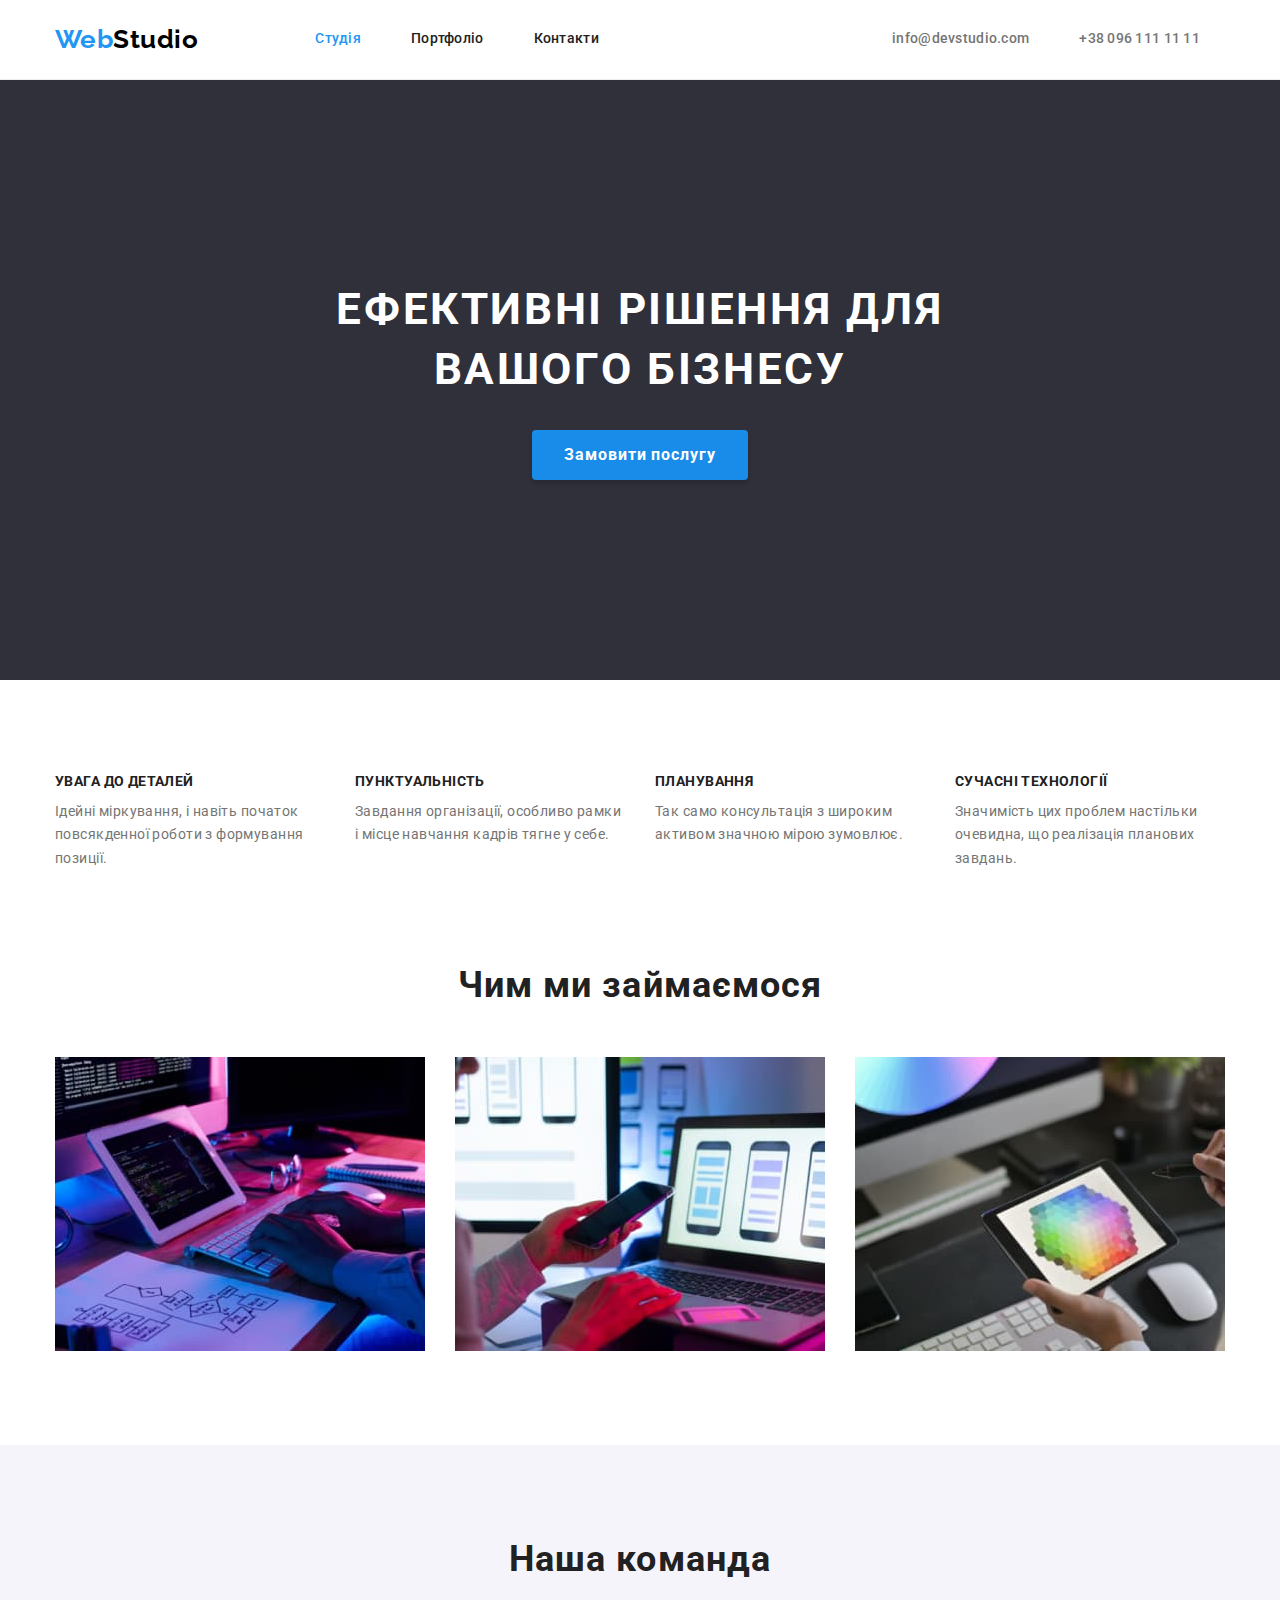
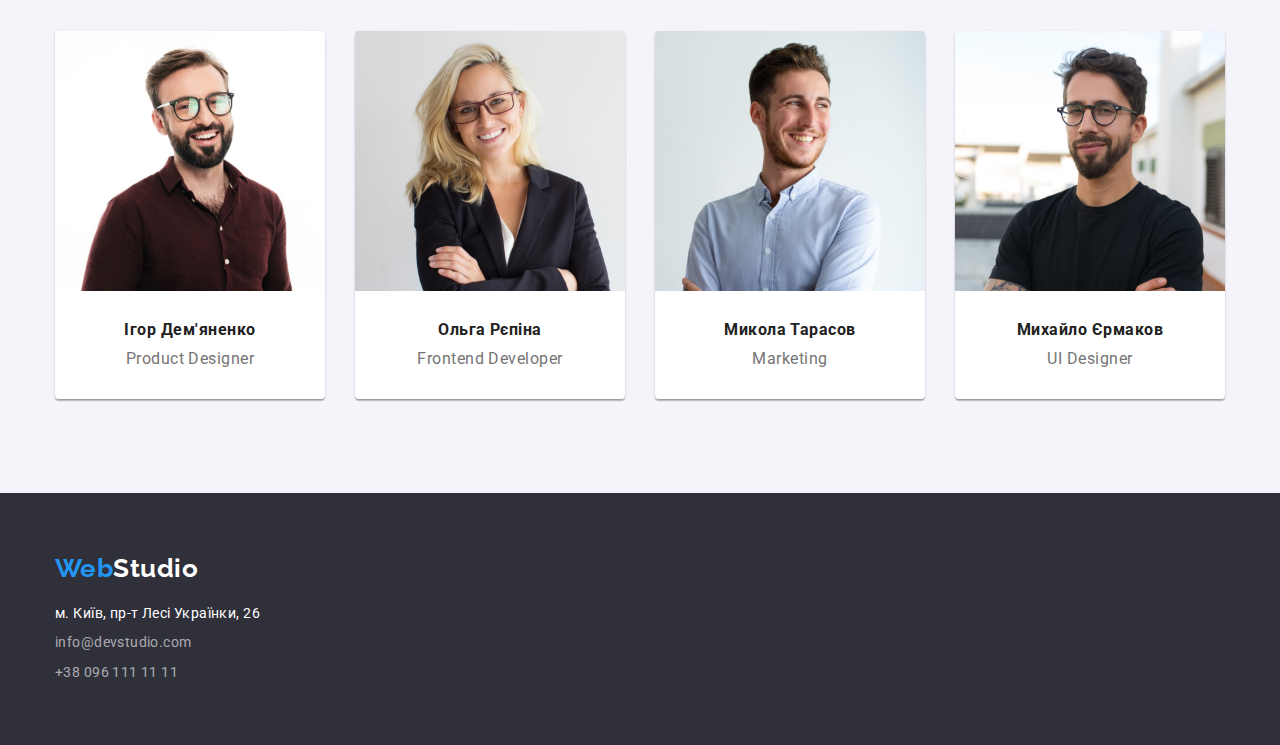
==== index.html @ 18dd55f7 "Initial commit" ====
<!DOCTYPE html>
<html lang="en">
	<head>
		<meta charset="UTF-8" />
		<meta http-equiv="X-UA-Compatible" content="IE=edge" />
		<meta name="viewport" content="width=device-width, initial-scale=1.0" />
		<title>WebStudio</title>
		<link rel="preconnect" href="https://fonts.googleapis.com" />
		<link rel="preconnect" href="https://fonts.gstatic.com" crossorigin />
		<link
			href="https://fonts.googleapis.com/css2?family=Raleway:wght@700&family=Roboto:wght@400;500;700;900&display=swap"
			rel="stylesheet"
		/>
		<link
			rel="stylesheet"
			href="https://cdnjs.cloudflare.com/ajax/libs/modern-normalize/1.1.0/modern-normalize.min.css"
			integrity="sha512-wpPYUAdjBVSE4KJnH1VR1HeZfpl1ub8YT/NKx4PuQ5NmX2tKuGu6U/JRp5y+Y8XG2tV+wKQpNHVUX03MfMFn9Q=="
			crossorigin="anonymous"
			referrerpolicy="no-referrer"
		/>
		<link rel="stylesheet" href="./css/styles.css" />
	</head>
	<body>
		<header class="header">
			<!--  Хедер "Лого" + Навигация по сайту + Контактные данные -->
			<div class="container header__box">
				<div class="site-nav">
					<a class="logo" href="./index.html"
						>Web<span class="logo-primary">Studio</span></a
					>
					<ul class="site-nav__list">
						<li class="site-nav__list-item">
							<a
								class="site-nav__list-link site-nav__list-current"
								href="./index.html"
								>Студія</a
							>
						</li>
						<li class="site-nav__list-item">
							<a class="site-nav__list-link" href="./portfolio.html"
								>Портфоліо</a
							>
						</li>
						<li class="site-nav__list-item">
							<a class="site-nav__list-link" href="./">Контакти</a>
						</li>
					</ul>
				</div>
				<ul class="header-contacts">
					<li class="header-contacts__item">
						<a
							class="header-contacts__item-link"
							href="mailto:info@devstudio.com"
							>info@devstudio.com</a
						>
					</li>
					<li class="header-contacts__item">
						<a class="header-contacts__item-link" href="tel:+380961111111"
							>+38 096 111 11 11</a
						>
					</li>
				</ul>
			</div>
		</header>
		<main>
			<!--  Секция Герой + кнопка "Заказать услугу" -->
			<section class="hero section">
				<div class="container hero__box">
					<h1 class="hero-box__title">
						Ефективні рішення для <br />
						вашого бізнесу
					</h1>
					<button type="button" class="hero-box__primary-btn">
						Замовити послугу
					</button>
				</div>
			</section>
			<!--  Секция "Наши преимущества" -->
			<section class="section">
				<h2 class="visually-hidden">Наши преимущества</h2>
				<div class="container features">
					<ul class="features__list">
						<li class="features__list-item">
							<h3 class="feature__list-title">УВАГА ДО ДЕТАЛЕЙ</h3>
							<p class="feature__list-text">
								Ідейні міркування, і навіть початок повсякденної роботи з
								формування позиції.
							</p>
						</li>
						<li class="features__list-item">
							<h3 class="feature__list-title">ПУНКТУАЛЬНІСТЬ</h3>
							<p class="feature__list-text">
								Завдання організації, особливо рамки і місце навчання кадрів
								тягне у себе.
							</p>
						</li>
						<li class="features__list-item">
							<h3 class="feature__list-title">ПЛАНУВАННЯ</h3>
							<p class="feature__list-text">
								Так само консультація з широким активом значною мірою зумовлює.
							</p>
						</li>
						<li class="features__list-item">
							<h3 class="feature__list-title">СУЧАСНІ ТЕХНОЛОГІЇ</h3>
							<p class="feature__list-text">
								Значимість цих проблем настільки очевидна, що реалізація
								планових завдань.
							</p>
						</li>
					</ul>
				</div>
			</section>

			<!--  What to we do? Section -->
			<section class="section">
				<div class="desc-box container">
					<h2 class="subject">Чим ми займаємося</h2>
					<ul class="desc-box__list">
						<li class="desc-box__list-item">
							<img src="./images/box1.jpg" alt="programming" />
						</li>
						<li class="desc-box__list-item">
							<img src="./images/box2.jpg" alt="frontend" />
						</li>
						<li class="desc-box__list-item">
							<img src="./images/box3.jpg" alt="design" />
						</li>
					</ul>
				</div>

				<!--  Teammembers Section -->
			</section>
			<section class="section teammembers">
				<div class="author container">
					<h2 class="subject">Наша команда</h2>
					<ul class="author__list">
						<li class="author__list-item">
							<img
								class="userpic"
								src="./images/team1.jpg"
								alt="Member photo 1"
							/>
							<div class="author__list-content">
								<h3 class="author__list-title">Ігор Дем'яненко</h3>
								<p class="author__list-text">Product Designer</p>
							</div>
						</li>
						<li class="author__list-item">
							<img
								class="userpic"
								src="./images/team2.jpg"
								alt="Member photo 2"
							/>
							<div class="author__list-content">
								<h3 class="author__list-title">Ольга Рєпіна</h3>
								<p class="author__list-text">Frontend Developer</p>
							</div>
						</li>
						<li class="author__list-item">
							<img
								class="userpic"
								src="./images/team3.jpg"
								alt="Member photo 3"
							/>
							<div class="author__list-content">
								<h3 class="author__list-title">Микола Тарасов</h3>
								<p class="author__list-text">Marketing</p>
							</div>
						</li>
						<li class="author__list-item">
							<img
								class="userpic"
								src="./images/team4.jpg"
								alt="Member photo 4"
							/>
							<div class="author__list-content">
								<h3 class="author__list-title">Михайло Єрмаков</h3>
								<p class="author__list-text">UI Designer</p>
							</div>
						</li>
					</ul>
				</div>
			</section>
		</main>

		<!--  Footer Section -->
		<footer class="footer">
			<div class="fotlower-box container">
				<div class="footer-box__sidebar">
					<a class="logo__footer" href="./index.html"
						>Web<span class="logo__secondary">Studio</span></a
					>

					<address class="footer-address">
						<ul class="footer-address__list">
							<li class="footer-address__list-item">
								<a
									class="footer-address__list-link primary-color"
									href="https://www.google.ru/search?hl=ru&q=%D0%BC.+%D0%9A%D0%B8%D1%97%D0%B2%2C+%D0%BF%D1%80-%D1%82+%D0%9B%D0%B5%D1%81%D1%96+%D0%A3%D0%BA%D1%80%D0%B0%D1%97%D0%BD%D0%BA%D0%B8%2C+26#м"
								>
									м. Київ, пр-т Лесі Українки, 26</a
								>
							</li>
							<li class="footer-address__list-item">
								<a
									class="footer-address__list-link"
									href="mailto:info@devstudio.com"
								>
									info@devstudio.com</a
								>
							</li>
							<li class="footer-address__list-item">
								<a class="footer-address__list-link" href="tel:+380961111111">
									+38 096 111 11 11</a
								>
							</li>
						</ul>
					</address>
				</div>
			</div>
		</footer>
	</body>
</html>
---- css/styles.css ----
* {
  margin: 0;
  box-sizing: border-box;
  padding: 0;
}

/**
  |============================
  |  BG colors + Colors
  |============================
*/

:root {
  --primarytext-color: #212121;
  --secondarytext-color: #757575;
  --logo-color: #2196f3;
  --background-color: #f5f5f500;
  --headerbackground-color: #ffffff;
  --footerbackground-color: #2f303a;
  --headersecondlogopart-color: #000000;
  --borderheadertransparent-color: #ececec;
  --portfoliobg-color: #eeeeee;
  --thethirdbgcolor: #f5f4fa;
  --primary-btncolor: #188CE8;
}

/**
  |============================
  |  Hide me
  |============================
*/

.visually-hidden {
  position: absolute;
  width: 1px;
  height: 1px;
  margin: -1px;
  border: 0;
  padding: 0;

  white-space: nowrap;
  clip-path: inset(100%);
  clip: rect(0 0 0 0);
  overflow: hidden;
}



/**
  |============================
  |  Body settings
  |============================
*/

body {
  color: var(--primarytext-color);
  font-family: Roboto, sans-serif;
  letter-spacing: 0.03em;
  padding-top: 80px;
}

/**
  |============================
  |  Reset settings
  |============================
*/

img {
  display: block;
  max-width: 100%;
  height: auto;
}

h1,
h2,
h3,
h4,
h5,
h6,
ul,
ol {
  padding: 0;
  margin: 0;
}

a {
  margin: 0;
  padding: 0;
}

p {
  padding: 0;
  margin: 0;
}

/**
  |============================
  |  Section + Container settings
  |============================
*/

.section {
  padding-bottom: 94px;
}

.container {
  margin-left: auto;
  margin-right: auto;
  max-width: 1200px;
  width: 100%;
  padding-right: 15px;
  padding-left: 15px;
}

/**
  |============================
  |  Header Section
  |============================
*/

.logo {
  font-family: 'Raleway';
  font-weight: 700;
  font-size: 26px;
  line-height: 1.19;
  color: var(--logo-color);
  text-decoration: none;
}

.header {
  height: 80px;
  padding: 16px 0;
  border-bottom: 1px solid var(--borderheadertransparent-color);
  /*  Moving Part */
  position: fixed;
  top: 0;
  left: 0;
  right: 0;
  background-color: var(--headerbackground-color);
  z-index: 10;
}

.header__portfolio {
  height: 80px;
  padding: 16px 0;
  border-bottom: 1px solid var(--borderheadertransparent-color);

}

.logo-primary {
  color: var(--headersecondlogopart-color);
}

.site-nav {
  display: flex;
  align-items: center;
  gap: 0 92px;
}

.site-nav__list {
  list-style: none;
  display: flex;
}

.site-nav__list-link {
  display: block;
  padding: 15px 25px;
  font-family: 'Roboto';
  font-weight: 500;
  font-size: 14px;
  line-height: 1.14;
  letter-spacing: 0.02em;
  text-decoration: none;
  cursor: pointer;
  transition: all 0.2s ease;
  color: var(--primarytext-color);
}

.site-nav__list-current {
  color: var(--logo-color);
}

.site-nav__list-link:hover,
.site-nav__list-link:focus {
  color: var(--logo-color);
}

.header-contacts {
  list-style: none;
  display: flex;
}

.header__box {
  display: flex;
  justify-content: space-between;
  align-items: center;
}

.header-contacts__item-link {
  display: block;
  padding: 15px 25px;
  font-family: 'Roboto';
  text-decoration: none;
  font-weight: 500;
  font-size: 14px;
  line-height: 1.14;
  letter-spacing: 0.02em;
  cursor: pointer;
  transition: all 0.2s ease;
  color: var(--secondarytext-color);
}

.header-contacts__item-link:hover,
.header-contacts__item-link:focus {
  color: var(--logo-color);
}

/**
   |============================
   |  Hero Section
   |============================
 */

.hero.section {
  background-color: var(--footerbackground-color);
  margin-bottom: 94px;
  padding-bottom: 0;
}


.hero__box {
  background-color: var(--footerbackground-color);
  text-align: center;
  padding-top: 200px;
  padding-bottom: 200px;
  margin: 0 auto;
}

.hero-box__title {
  font-family: 'Roboto';
  font-size: 44px;
  line-height: 1.36;
  letter-spacing: 0.06em;
  text-transform: uppercase;
  color: var(--headerbackground-color);
  margin-bottom: 30px;
}

.hero-box__primary-btn {
  font-family: 'Roboto';
  font-style: normal;
  font-weight: 700;
  font-size: 16px;
  line-height: 1.87;
  padding: 10px 32px;
  margin: auto;
  display: block;
  cursor: pointer;
  letter-spacing: 0.06em;
  color: var(--headerbackground-color);
  background-color: var(--primary-btncolor);
  box-shadow: 0px 4px 4px rgba(0, 0, 0, 0.15);
  border-radius: 4px;
  border: none;
  outline: none;
}


.hero-box__primary-btn:hover,
.hero-box__primary-btn:focus {
  color: var(--headerbackground-color);
  background-color: var(--logo-color);
  cursor: pointer;
  outline: 1px solid var(--headerbackground-color);
  transition: all 0.2s ease;
  /* border-color: 1px solid var(--headerbackground-color); */
}

/**
  |============================
  |  Our benefits section
  |============================
*/

.features {}

.features__list {
  display: flex;
  text-align: center;
  list-style: none;

}

.features__list-item {
  width: 270px;
}

.features__list-item:not(:last-child) {
  margin-right: 30px;
}

.feature__list-title {
  font-family: 'Roboto';
  font-size: 14px;
  line-height: 1.14;
  letter-spacing: 0.03em;
  text-transform: uppercase;
  margin-bottom: 10px;
  text-align: start;
}

.feature__list-text {
  font-family: 'Roboto';
  font-size: 14px;
  line-height: 1.71;
  letter-spacing: 0.03em;
  text-align: start;
  color: var(--secondarytext-color);
}

/**
  |============================
  |  What we are doing?
  |============================
*/

/* .desc-box {} */

.subject {
  font-family: 'Roboto';
  font-size: 36px;
  line-height: 1.16;
  text-align: center;
  letter-spacing: 0.03em;
  margin-bottom: 50px;

}

.desc-box__list {
  display: flex;
  align-items: center;
  list-style: none;
}

.desc-box__list-item:not(:last-child) {
  margin-right: 30px;
}


.desc-box__list-item {}

/**
  |============================
  |  Teammembers 
  |============================
*/

.teammembers {
  background-color: var(--thethirdbgcolor);
  padding-top: 94px;
}

.author {
  /* background-color: var(--thethirdbgcolor); */
  align-items: center;
  text-align: center;
}

.subject {
  /* padding-top: 94px; */
}

.author__list {
  display: flex;
  align-items: center;
  list-style: none;
}

.userpic {
  /* just in case of something on your mind */
}

.author__list-item:not(:last-child) {
  margin-right: 30px;
}

.author__list-item {
  box-shadow: 0px 1px 3px rgba(0, 0, 0, 0.12), 0px 1px 1px rgba(0, 0, 0, 0.14), 0px 2px 1px rgba(0, 0, 0, 0.2);
  border-radius: 4px;
  overflow: hidden;
}

.author__list-content {
  padding-top: 30px;
  padding-bottom: 30px;
  margin: auto;
  background-color: var(--headerbackground-color);
}

.author__list-title {
  font-family: 'Roboto';
  font-size: 16px;
  line-height: 1.18;
  text-align: center;
  letter-spacing: 0.03em;
  margin-bottom: 10px;
}

.author__list-text {
  font-family: 'Roboto';
  font-size: 16px;
  line-height: 1.18;
  letter-spacing: 0.03em;
  text-align: center;
  color: var(--secondarytext-color);

}

/**
  |============================
  |  Footer area
  |============================
*/

.footer {
  background-color: var(--footerbackground-color);
  padding-bottom: 60px;
  padding-top: 60px;
}


.fotlower-box {
  display: flex;
  align-items: center;
}

.footer-box__sidebar {
  display: block;
}

.logo__footer {
  margin-bottom: 20px;
  display: block;
  color: var(--logo-color);
  font-family: "Raleway";
  font-weight: 700;
  font-size: 26px;
  line-height: 1.19;
  text-decoration: none;
}

.logo__secondary {
  color: var(--headerbackground-color);
}

.footer-address {
  /* background-color: var(--footerbackground-color); */
}

.footer-address__list {
  margin: 0;
  padding: 0;
  list-style: none;
  text-decoration: none;

}

/*  FOR PIXEL PERFECT */

.footer-address__list-item {
  margin-top: -2px;
}




.footer-address__list-link {
  text-decoration: none;
  font-style: normal;
  font-size: 14px;
  line-height: 1.71;
  letter-spacing: 0.03em;
  cursor: pointer;
  transition: all 0.2s ease;
  color: rgba(255, 255, 255, 0.6);
}

/* MAKET - 9px */

.footer-address__list-item:not(:last-child) {
  margin-bottom: 8px;
}

.primary-color {
  font-family: 'Roboto';
  font-style: normal;
  font-size: 14px;
  line-height: 1.71;
  letter-spacing: 0.03em;
  color: var(--headerbackground-color);
}

.footer-address__list-link:hover,
.footer-address__list-link:focus {
  color: var(--logo-color);
}

/* .footeraddress__list-link {} */





/**
  |============================
  |  THE
  |============================
*/

/**
  |============================
  |  SECOND
  |============================
*/

/**
  |============================
  |  PAGE
  |============================
*/




.benefits.section {
  padding-top: 94px;
}

.benefits__gallery {
  display: flex;
  flex-direction: column;
  flex-wrap: wrap;
}

.benefits__gallery-list {
  list-style: none;
  display: flex;
  align-items: center;
  justify-content: center;
  margin-bottom: 34px;
}

.secondary-btn {
  font-family: 'Roboto';
  font-style: normal;
  font-weight: 500;
  font-size: 16px;
  line-height: 1.62;
  text-align: center;
  letter-spacing: 0.03em;
  padding: 6px 22px;
  margin: auto;
  display: block;
  cursor: pointer;
  transition: all 0.2s ease;
  color: var(--primarytext-color);
  background-color: var(--thethirdbgcolor);
  border-radius: 4px;
  border: none;
  outline: none;
}

.secondary-btn:hover,
.secondary-btn:focus {
  color: var(--headerbackground-color);
  background-color: var(--logo-color);
  box-shadow: 0px 3px 1px rgba(0, 0, 0, 0.1), 0px 1px 2px rgba(0, 0, 0, 0.08), 0px 2px 2px rgba(0, 0, 0, 0.12);
  border-radius: 4px;
}

.benefits__gallery-item:not(:last-child) {
  margin-right: 8px;

}

/**
  |============================
  |  Gallery
  |============================
*/



.gallery-list {
  display: flex;
  flex-direction: row;
  flex-wrap: wrap;
  list-style: none;
  /* margin-top: 34px; */
  gap: 30px;
}

/* Hiding borders in IMG */

.gallery-list__item-img {
  min-width: 370px;
  position: relative;
  left: -1px;
  top: -1px;
}

.gallery-list__item {
  border: 1px solid var(--portfoliobg-color);
  width: 370px;

}

/* .gallery-list__item:not(:last-child) {} */

.gallery-list__item:not(:nth-child(3n)) {
  /* margin: 0 30px 30px 0; */
}

.gallery-list__item:nth-child(3n) {
  /* margin-bottom: 30px; */
}

.gallery-list__item-content {
  padding: 20px 24px;
  /* border-top: 0; */

}

.gallery-list__item-title {
  font-family: 'Roboto';
  font-weight: 700;
  font-size: 18px;
  line-height: 2;
  letter-spacing: 0.06em;
  color: var(--primarytext-color);
  margin-bottom: 4px;
}

.gallery-list__item-subtitle {
  font-family: 'Roboto';
  font-size: 16px;
  line-height: 1.87;
  letter-spacing: 0.03em;
  color: var(--secondarytext-color);
}
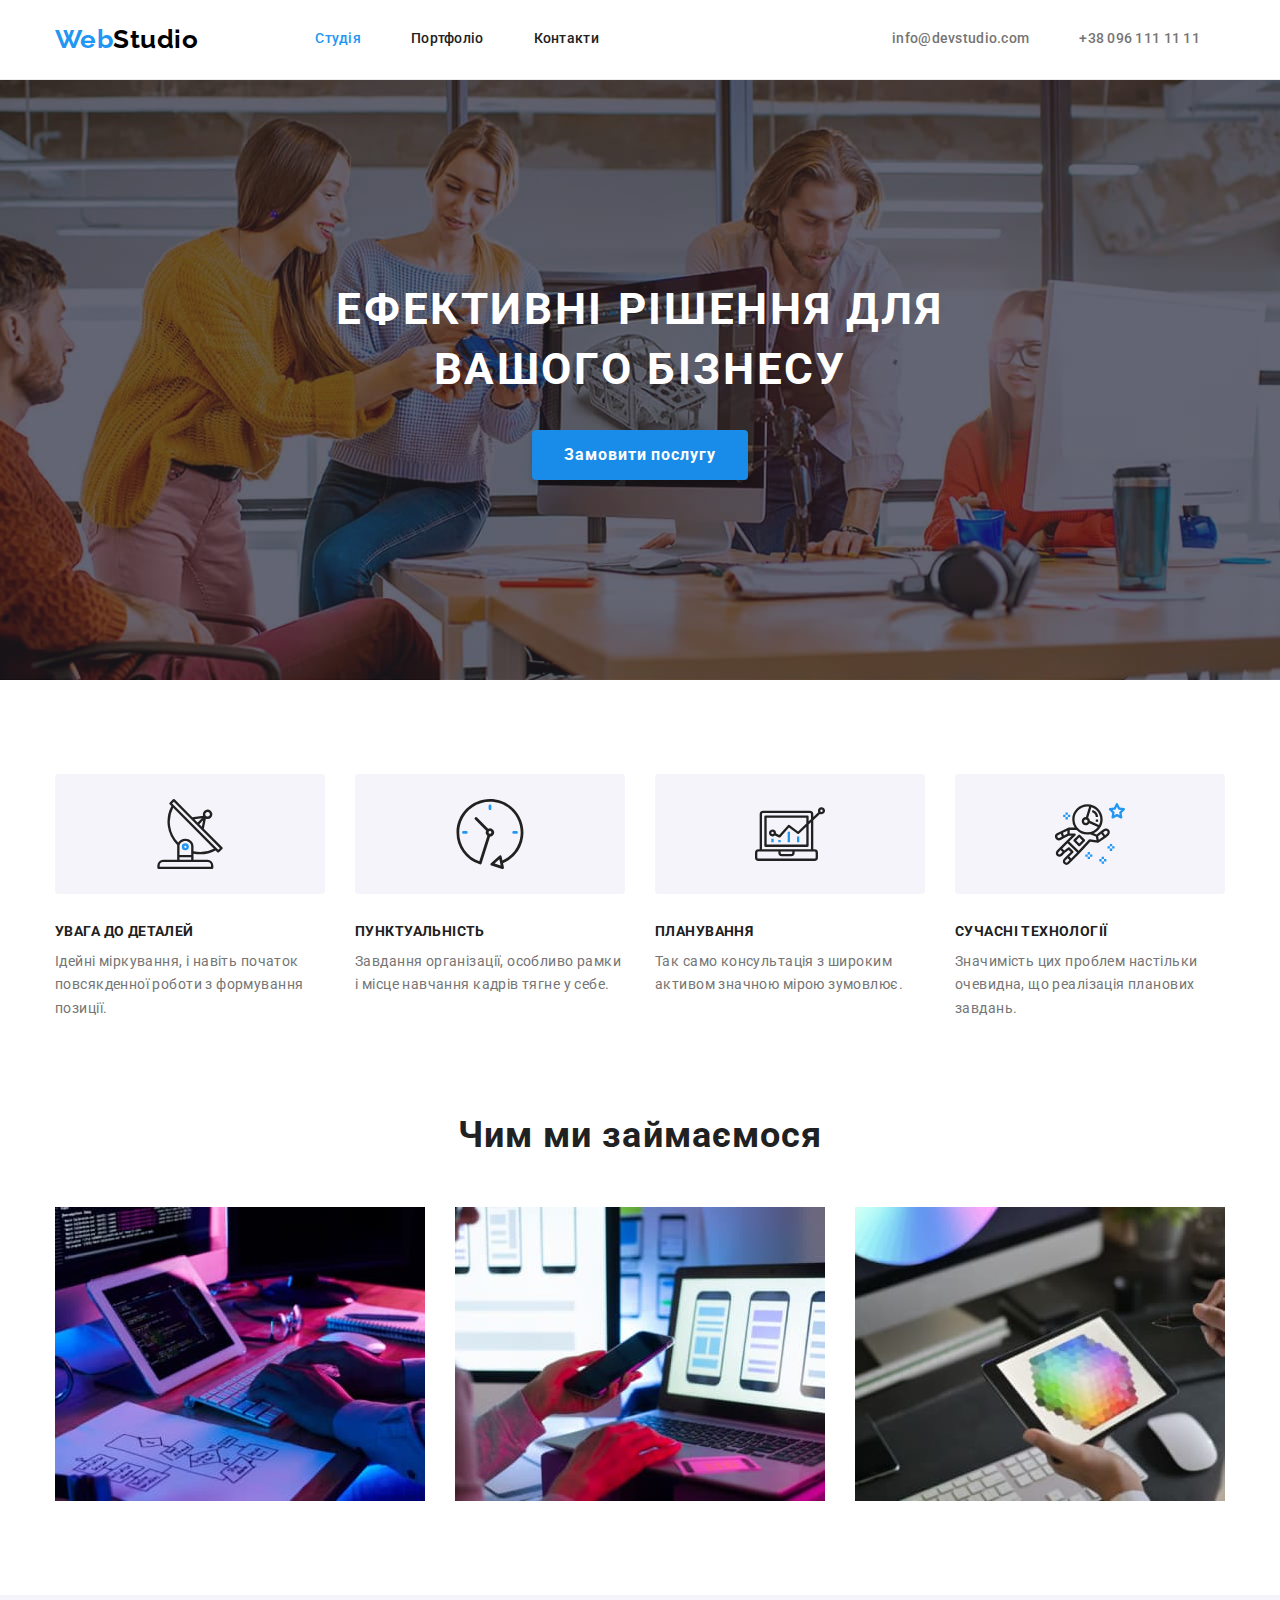
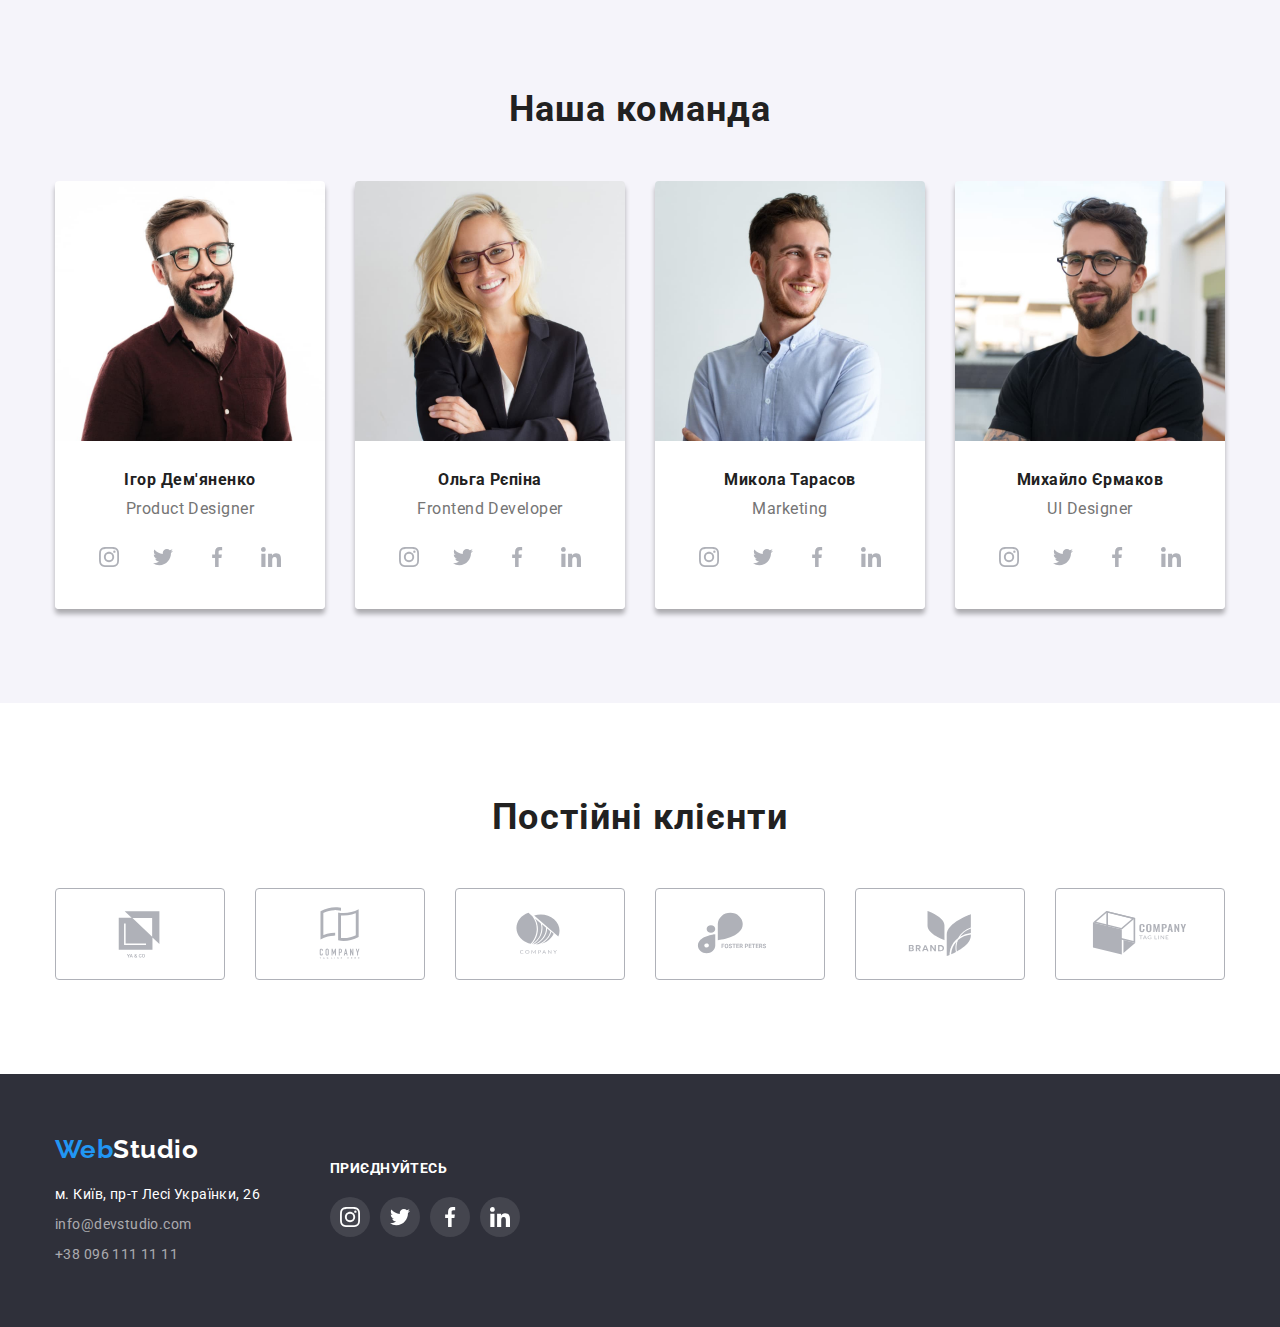
==== commit a34571fe: "Studio page ready up with svg" ====
--- a/index.html
+++ b/index.html
@@ -81,6 +81,16 @@
 				<div class="container features">
 					<ul class="features__list">
 						<li class="features__list-item">
+							<a
+								class="benefits__icon"
+								href="./"
+								target="_blank"
+								rel="noreferrer noopener"
+							>
+								<svg class="benefits__icon-svg" width="70" height="70">
+									<use href="./images/icons/icons.svg#icon-antenna-2"></use>
+								</svg>
+							</a>
 							<h3 class="feature__list-title">УВАГА ДО ДЕТАЛЕЙ</h3>
 							<p class="feature__list-text">
 								Ідейні міркування, і навіть початок повсякденної роботи з
@@ -88,6 +98,16 @@
 							</p>
 						</li>
 						<li class="features__list-item">
+							<a
+								class="benefits__icon"
+								href="./"
+								target="_blank"
+								rel="noreferrer noopener"
+							>
+								<svg class="benefits__icon-svg" width="70" height="70">
+									<use href="./images/icons/icons.svg#icon-clock-2"></use>
+								</svg>
+							</a>
 							<h3 class="feature__list-title">ПУНКТУАЛЬНІСТЬ</h3>
 							<p class="feature__list-text">
 								Завдання організації, особливо рамки і місце навчання кадрів
@@ -95,12 +115,32 @@
 							</p>
 						</li>
 						<li class="features__list-item">
+							<a
+								class="benefits__icon"
+								href="./"
+								target="_blank"
+								rel="noreferrer noopener"
+							>
+								<svg class="benefits__icon-svg" width="70" height="70">
+									<use href="./images/icons/icons.svg#icon-diagram-2"></use>
+								</svg>
+							</a>
 							<h3 class="feature__list-title">ПЛАНУВАННЯ</h3>
 							<p class="feature__list-text">
 								Так само консультація з широким активом значною мірою зумовлює.
 							</p>
 						</li>
 						<li class="features__list-item">
+							<a
+								class="benefits__icon"
+								href="./"
+								target="_blank"
+								rel="noreferrer noopener"
+							>
+								<svg class="benefits__icon-svg" width="70" height="70">
+									<use href="./images/icons/icons.svg#icon-astronaut-2"></use>
+								</svg>
+							</a>
 							<h3 class="feature__list-title">СУЧАСНІ ТЕХНОЛОГІЇ</h3>
 							<p class="feature__list-text">
 								Значимість цих проблем настільки очевидна, що реалізація
@@ -143,6 +183,62 @@
 							<div class="author__list-content">
 								<h3 class="author__list-title">Ігор Дем'яненко</h3>
 								<p class="author__list-text">Product Designer</p>
+								<ul class="socials__list">
+									<li class="socials__list-item">
+										<a
+											class="socials__list-link"
+											href="https://www.instagram.com/"
+											target="_blank"
+											rel="noreferrer noopener"
+										>
+											<svg class="socials__item-icon" width="20" height="20">
+												<use
+													href="./images/icons/icons.svg#icon-instagram"
+												></use>
+											</svg>
+										</a>
+									</li>
+									<li class="socials__list-item">
+										<a
+											class="socials__list-link"
+											href="https://twitter.com/"
+											target="_blank"
+											rel="noreferrer noopener"
+										>
+											<svg class="socials__item-icon" width="20" height="20">
+												<use href="./images/icons/icons.svg#icon-twitter"></use>
+											</svg>
+										</a>
+									</li>
+									<li class="socials__list-item">
+										<a
+											class="socials__list-link"
+											href="https://www.facebook.com/"
+											target="_blank"
+											rel="noreferrer noopener"
+										>
+											<svg class="socials__item-icon" width="20" height="20">
+												<use
+													href="./images/icons/icons.svg#icon-facebook"
+												></use>
+											</svg>
+										</a>
+									</li>
+									<li class="socials__list-item">
+										<a
+											class="socials__list-link"
+											href="https://www.linkedin.com/"
+											target="_blank"
+											rel="noreferrer noopener"
+										>
+											<svg class="socials__item-icon" width="20" height="20">
+												<use
+													href="./images/icons/icons.svg#icon-linkedin"
+												></use>
+											</svg>
+										</a>
+									</li>
+								</ul>
 							</div>
 						</li>
 						<li class="author__list-item">
@@ -154,6 +250,62 @@
 							<div class="author__list-content">
 								<h3 class="author__list-title">Ольга Рєпіна</h3>
 								<p class="author__list-text">Frontend Developer</p>
+								<ul class="socials__list">
+									<li class="socials__list-item">
+										<a
+											class="socials__list-link"
+											href="https://www.instagram.com/"
+											target="_blank"
+											rel="noreferrer noopener"
+										>
+											<svg class="socials__item-icon" width="20" height="20">
+												<use
+													href="./images/icons/icons.svg#icon-instagram"
+												></use>
+											</svg>
+										</a>
+									</li>
+									<li class="socials__list-item">
+										<a
+											class="socials__list-link"
+											href="https://twitter.com/"
+											target="_blank"
+											rel="noreferrer noopener"
+										>
+											<svg class="socials__item-icon" width="20" height="20">
+												<use href="./images/icons/icons.svg#icon-twitter"></use>
+											</svg>
+										</a>
+									</li>
+									<li class="socials__list-item">
+										<a
+											class="socials__list-link"
+											href="https://www.facebook.com/"
+											target="_blank"
+											rel="noreferrer noopener"
+										>
+											<svg class="socials__item-icon" width="20" height="20">
+												<use
+													href="./images/icons/icons.svg#icon-facebook"
+												></use>
+											</svg>
+										</a>
+									</li>
+									<li class="socials__list-item">
+										<a
+											class="socials__list-link"
+											href="https://www.linkedin.com/"
+											target="_blank"
+											rel="noreferrer noopener"
+										>
+											<svg class="socials__item-icon" width="20" height="20">
+												<use
+													href="./images/icons/icons.svg#icon-linkedin"
+												></use>
+											</svg>
+										</a>
+									</li>
+								</ul>
 							</div>
 						</li>
 						<li class="author__list-item">
@@ -165,6 +317,62 @@
 							<div class="author__list-content">
 								<h3 class="author__list-title">Микола Тарасов</h3>
 								<p class="author__list-text">Marketing</p>
+								<ul class="socials__list">
+									<li class="socials__list-item">
+										<a
+											class="socials__list-link"
+											href="https://www.instagram.com/"
+											target="_blank"
+											rel="noreferrer noopener"
+										>
+											<svg class="socials__item-icon" width="20" height="20">
+												<use
+													href="./images/icons/icons.svg#icon-instagram"
+												></use>
+											</svg>
+										</a>
+									</li>
+									<li class="socials__list-item">
+										<a
+											class="socials__list-link"
+											href="https://twitter.com/"
+											target="_blank"
+											rel="noreferrer noopener"
+										>
+											<svg class="socials__item-icon" width="20" height="20">
+												<use href="./images/icons/icons.svg#icon-twitter"></use>
+											</svg>
+										</a>
+									</li>
+									<li class="socials__list-item">
+										<a
+											class="socials__list-link"
+											href="https://www.facebook.com/"
+											target="_blank"
+											rel="noreferrer noopener"
+										>
+											<svg class="socials__item-icon" width="20" height="20">
+												<use
+													href="./images/icons/icons.svg#icon-facebook"
+												></use>
+											</svg>
+										</a>
+									</li>
+									<li class="socials__list-item">
+										<a
+											class="socials__list-link"
+											href="https://www.linkedin.com/"
+											target="_blank"
+											rel="noreferrer noopener"
+										>
+											<svg class="socials__item-icon" width="20" height="20">
+												<use
+													href="./images/icons/icons.svg#icon-linkedin"
+												></use>
+											</svg>
+										</a>
+									</li>
+								</ul>
 							</div>
 						</li>
 						<li class="author__list-item">
@@ -176,7 +384,145 @@
 							<div class="author__list-content">
 								<h3 class="author__list-title">Михайло Єрмаков</h3>
 								<p class="author__list-text">UI Designer</p>
+								<ul class="socials__list">
+									<li class="socials__list-item">
+										<a
+											class="socials__list-link"
+											href="https://www.instagram.com/"
+											target="_blank"
+											rel="noreferrer noopener"
+										>
+											<svg class="socials__item-icon" width="20" height="20">
+												<use
+													href="./images/icons/icons.svg#icon-instagram"
+												></use>
+											</svg>
+										</a>
+									</li>
+									<li class="socials__list-item">
+										<a
+											class="socials__list-link"
+											href="https://twitter.com/"
+											target="_blank"
+											rel="noreferrer noopener"
+										>
+											<svg class="socials__item-icon" width="20" height="20">
+												<use href="./images/icons/icons.svg#icon-twitter"></use>
+											</svg>
+										</a>
+									</li>
+									<li class="socials__list-item">
+										<a
+											class="socials__list-link"
+											href="https://www.facebook.com/"
+											target="_blank"
+											rel="noreferrer noopener"
+										>
+											<svg class="socials__item-icon" width="20" height="20">
+												<use
+													href="./images/icons/icons.svg#icon-facebook"
+												></use>
+											</svg>
+										</a>
+									</li>
+									<li class="socials__list-item">
+										<a
+											class="socials__list-link"
+											href="https://www.linkedin.com/"
+											target="_blank"
+											rel="noreferrer noopener"
+										>
+											<svg class="socials__item-icon" width="20" height="20">
+												<use
+													href="./images/icons/icons.svg#icon-linkedin"
+												></use>
+											</svg>
+										</a>
+									</li>
+								</ul>
 							</div>
+						</li>
+					</ul>
+				</div>
+			</section>
+
+			<!--  Our Clients -->
+
+			<section class="section">
+					<h2 class="subject clients">Постійні клієнти</h2>
+					<div class="container">
+					<ul class="clients__list">
+						<li class="clients__list-item">
+							<a
+								class="clients__list-link"
+								href="./"
+								target="_blank"
+								rel="noreferrer noopener"
+							>
+								<svg class="clients__item-icon" width="106" height="60">
+									<use href="./images/icons/icons.svg#icon-Logo"></use>
+								</svg>
+							</a>
+						</li>
+						<li class="clients__list-item">
+							<a
+								class="clients__list-link"
+								href="./"
+								target="_blank"
+								rel="noreferrer noopener"
+							>
+								<svg class="clients__item-icon" width="106" height="60">
+									<use href="./images/icons/icons.svg#icon-Logo-2"></use>
+								</svg>
+							</a>
+						</li>
+						<li class="clients__list-item">
+							<a
+								class="clients__list-link"
+								href="./"
+								target="_blank"
+								rel="noreferrer noopener"
+							>
+								<svg class="clients__item-icon" width="106" height="60">
+									<use href="./images/icons/icons.svg#icon-Logo-3"></use>
+								</svg>
+							</a>
+						</li>
+						<li class="clients__list-item">
+							<a
+								class="clients__list-link"
+								href="./"
+								target="_blank"
+								rel="noreferrer noopener"
+							>
+								<svg class="clients__item-icon" width="106" height="60">
+									<use href="./images/icons/icons.svg#icon-Logo-4"></use>
+								</svg>
+							</a>
+						</li>
+						<li class="clients__list-item">
+							<a
+								class="clients__list-link"
+								href="./"
+								target="_blank"
+								rel="noreferrer noopener"
+							>
+								<svg class="clients__item-icon" width="106" height="60">
+									<use href="./images/icons/icons.svg#icon-Logo-5"></use>
+								</svg>
+							</a>
+						</li>
+						<li class="clients__list-item">
+							<a
+								class="clients__list-link"
+								href="./"
+								target="_blank"
+								rel="noreferrer noopener"
+							>
+								<svg class="clients__item-icon" width="106" height="60">
+									<use href="./images/icons/icons.svg#icon-Logo-6"></use>
+								</svg>
+							</a>
 						</li>
 					</ul>
 				</div>
@@ -215,7 +561,61 @@
 								>
 							</li>
 						</ul>
+					</div>
 					</address>
+					<div class="footer__socials">
+						<h3 class="footer__uppertitle">приєднуйтесь</h3>
+						<ul class="footer__socials-list">
+							<li class="footer__socials-item">
+								<a
+									class="footer__socials-link"
+									href="./"
+									target="_blank"
+									rel="noreferrer noopener"
+								>
+									<svg class="footer__socials-icon" width="20" height="20">
+										<use href="./images/icons/icons.svg#icon-instagram"></use>
+									</svg>
+								</a>
+							</li>
+							<li class="footer__socials-item">
+								<a
+									class="footer__socials-link"
+									href="./"
+									target="_blank"
+									rel="noreferrer noopener"
+								>
+									<svg class="footer__socials-icon" width="20" height="20">
+										<use href="./images/icons/icons.svg#icon-twitter"></use>
+									</svg>
+								</a>
+							</li>
+							<li class="footer__socials-item">
+								<a
+									class="footer__socials-link"
+									href="./"
+									target="_blank"
+									rel="noreferrer noopener"
+								>
+									<svg class="footer__socials-icon" width="20" height="20">
+										<use href="./images/icons/icons.svg#icon-facebook"></use>
+									</svg>
+								</a>
+							</li>
+							<li class="footer__socials-item">
+								<a
+									class="footer__socials-link"
+									href="./"
+									target="_blank"
+									rel="noreferrer noopener"
+								>
+									<svg class="footer__socials-icon" width="20" height="20">
+										<use href="./images/icons/icons.svg#icon-linkedin"></use>
+									</svg>
+								</a>
+							</li>
+						</ul>
+					</div>
 				</div>
 			</div>
 		</footer>
--- a/css/styles.css
+++ b/css/styles.css
@@ -22,6 +22,8 @@
   --portfoliobg-color: #eeeeee;
   --thethirdbgcolor: #f5f4fa;
   --primary-btncolor: #188CE8;
+  --iconcolor-grey: #AFB1B8;
+  --iconborder-clients: #AFB1B8;
 }
 
 /**
@@ -222,18 +224,29 @@
  */
 
 .hero.section {
-  background-color: var(--footerbackground-color);
+  /* background-color: var(--footerbackground-color); */
   margin-bottom: 94px;
   padding-bottom: 0;
+
+  background-image: linear-gradient(rgba(47, 48, 58, 0.4), rgba(47, 48, 58, 0.4)), url(../images/Hero\ photo\ 1.jpg);
+  background-repeat: no-repeat;
+  background-position: center;
+  background-size: cover;
 }
 
 
 .hero__box {
-  background-color: var(--footerbackground-color);
+  /* background-color: rgba(47, 48, 58, 0.4); */
   text-align: center;
   padding-top: 200px;
   padding-bottom: 200px;
   margin: 0 auto;
+
+  /* background-image: linear-gradient(rgba(47, 48, 58, 0.4), rgba(47, 48, 58, 0.4)), url(../images/Hero\ photo\ 1.jpg);
+  background-repeat: no-repeat;
+  background-position: center;
+  background-size: cover; */
+  /* background: #2F303A 40%; */
 }
 
 .hero-box__title {
@@ -376,6 +389,58 @@
   list-style: none;
 }
 
+.socials__list {
+  margin-top: 16px;
+  display: flex;
+  gap: 10px;
+  justify-content: center;
+  align-items: center;
+  list-style: none;
+}
+
+.benefits__icon {
+  display: flex;
+  justify-content: center;
+  align-items: center;
+  margin-bottom: 30px;
+
+  width: 270px;
+  height: 120px;
+
+  background-color: var(--thethirdbgcolor);
+  border-radius: 4px;
+}
+
+.benefits__icon-svg {
+  fill: var(--primarytext-color);
+}
+
+
+.socials__list-link {
+  display: flex;
+  justify-content: center;
+  align-items: center;
+
+  width: 44px;
+  height: 44px;
+
+  background-color: var(--headerbackground-color);
+  border-radius: 50%;
+}
+
+.socials__item-icon {
+  fill: var(--iconcolor-grey);
+}
+
+.socials__list-link:hover .socials__item-icon {
+  fill: var(--headerbackground-color);
+  background-color: var(--logo-color);
+}
+
+.socials__list-link:hover {
+  background-color: var(--logo-color);
+}
+
 .userpic {
   /* just in case of something on your mind */
 }
@@ -385,7 +450,7 @@
 }
 
 .author__list-item {
-  box-shadow: 0px 1px 3px rgba(0, 0, 0, 0.12), 0px 1px 1px rgba(0, 0, 0, 0.14), 0px 2px 1px rgba(0, 0, 0, 0.2);
+  box-shadow: 0px 5px 5px 0px rgb(0 0 0 / 30%);
   border-radius: 4px;
   overflow: hidden;
 }
@@ -414,6 +479,75 @@
   text-align: center;
   color: var(--secondarytext-color);
 
+}
+
+
+/**
+  |============================
+  |  Our Clients
+  |============================
+*/
+
+
+/* .clients {
+  display: flex;
+  flex-direction: column;
+  flex-wrap: wrap;
+  align-content: center;
+  justify-content: flex-end;
+  width: 1170px;
+  height: 184px;
+  margin-top: 94px;
+} */
+
+
+.subject.clients {
+  margin-top: 94px;
+  margin-bottom: 50px;
+}
+
+.clients__list {
+  display: flex;
+  justify-content: space-between;
+  list-style: none;
+
+  /* border: 1px solid var(--iconborder-clients);
+  border-radius: 4px; */
+  margin: 0px;
+  padding: 0px;
+}
+
+.clients__list-item {
+  width: 170px;
+  height: 92px;
+}
+
+.clients__list-link {
+  display: flex;
+  justify-content: center;
+  align-items: center;
+  width: 170px;
+  height: 92px;
+  border: 1px solid var(--iconborder-clients);
+  border-radius: 4px;
+  outline: transparent;
+}
+
+
+.clients__item-icon {
+  fill: var(--iconcolor-grey);
+}
+
+
+.clients__list-link:hover,
+.clients__list-link:focus {
+  border-color: var(--logo-color);
+}
+
+
+.clients__list-link:hover .clients__item-icon,
+.clients__list-link:focus .clients__item-icon {
+  fill: var(--logo-color);
 }
 
 /**
@@ -508,7 +642,47 @@
 /* .footeraddress__list-link {} */
 
 
-
+.footer__socials {
+  margin-left: 70px;
+  width: 206px;
+  height: 80px;
+}
+
+.footer__socials-list {
+  display: flex;
+  list-style: none;
+  gap: 10px;
+}
+
+.footer__uppertitle {
+  font-family: 'Roboto';
+  font-size: 14px;
+  line-height: 1.14;
+  letter-spacing: 0.03em;
+  text-transform: uppercase;
+  color: var(--headerbackground-color);
+  margin-bottom: 20px;
+}
+
+.footer__socials-link {
+  display: flex;
+  justify-content: center;
+  align-items: center;
+  border-radius: 50%;
+  width: 40px;
+  height: 40px;
+
+  background-color: rgba(255, 255, 255, 0.1);
+}
+
+.footer__socials-icon {
+  fill: var(--headerbackground-color);
+}
+
+.footer__socials-link:hover,
+.footer__socials-link:focus {
+  background-color: var(--logo-color);
+}
 
 
 /**
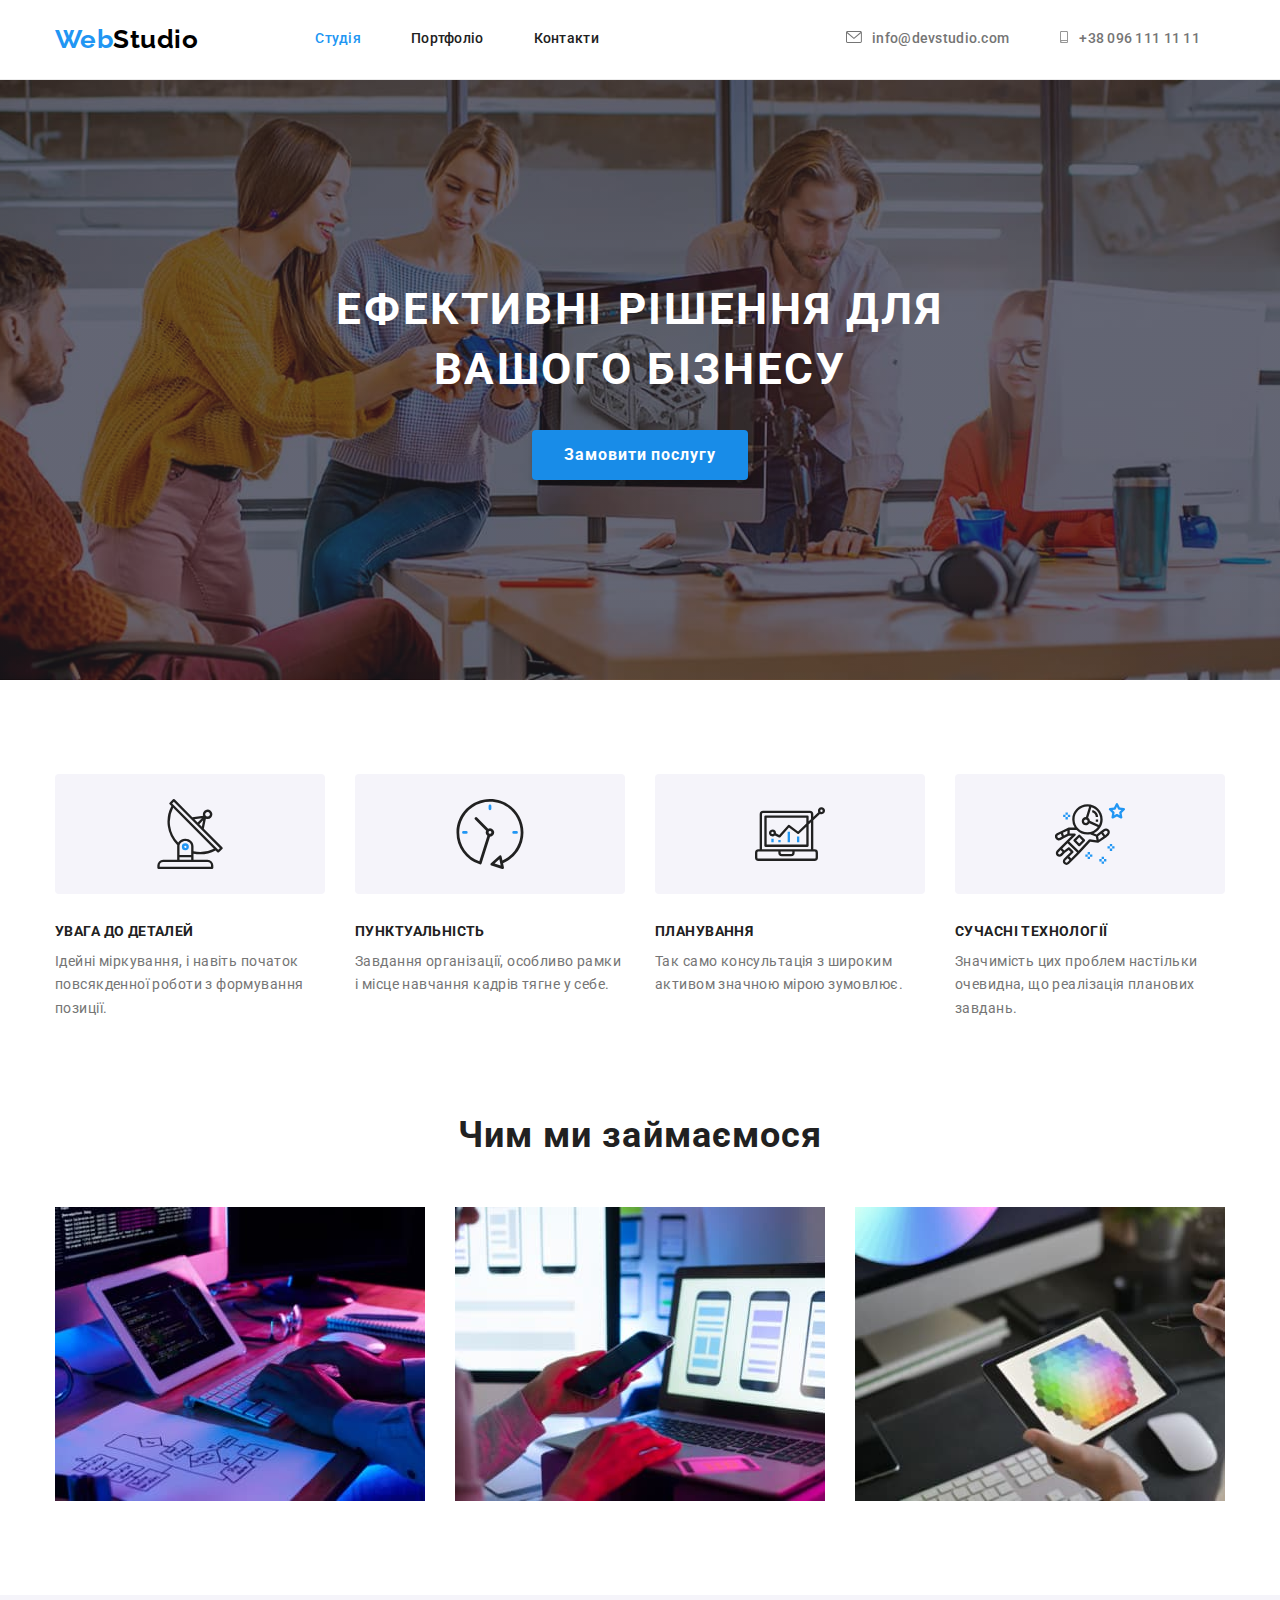
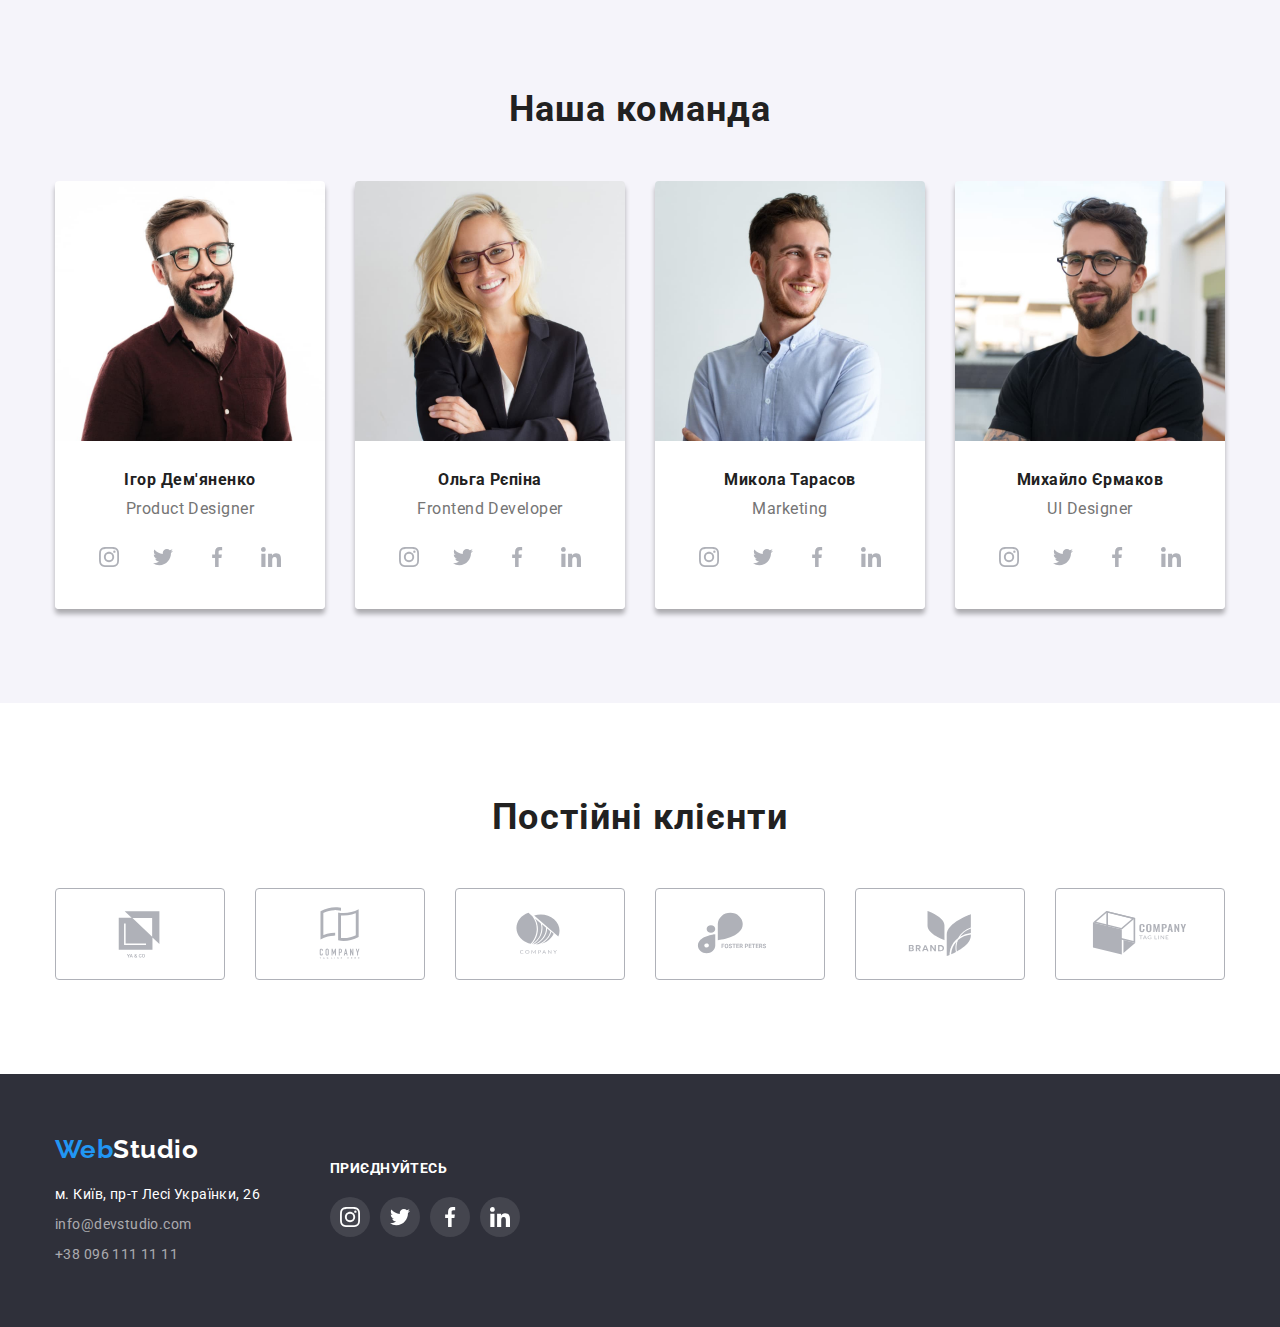
==== commit d85b2197: "Studio page minor fixes" ====
--- a/index.html
+++ b/index.html
@@ -51,13 +51,23 @@
 						<a
 							class="header-contacts__item-link"
 							href="mailto:info@devstudio.com"
-							>info@devstudio.com</a
+							><svg class='email-icon' width='16' height='12'>
+								<use href='./images/icons/icons.svg#icon-Mail'></use>
+								</svg>info@devstudio.com
+							
+							</a
 						>
+						 
 					</li>
 					<li class="header-contacts__item">
 						<a class="header-contacts__item-link" href="tel:+380961111111"
-							>+38 096 111 11 11</a
+							><svg class='phone-icon' width='10' height='12'>
+								<use href='./images/icons/icons.svg#icon-Phone'></use>
+								</svg>+38 096 111 11 11
+							 
+							</a
 						>
+						
 					</li>
 				</ul>
 			</div>
--- a/css/styles.css
+++ b/css/styles.css
@@ -215,6 +215,20 @@
 .header-contacts__item-link:hover,
 .header-contacts__item-link:focus {
   color: var(--logo-color);
+}
+
+
+.phone-icon,
+.email-icon {
+  margin-right: 10px;
+  fill: var(--secondarytext-color);
+}
+
+.header-contacts__item-link:hover .phone-icon,
+.header-contacts__item-link:focus .phone-icon,
+.header-contacts__item-link:hover .email-icon,
+.header-contacts__item-link:focus .email-icon {
+  fill: var(--logo-color);
 }
 
 /**
@@ -685,6 +699,7 @@
 }
 
 
+
 /**
   |============================
   |  THE
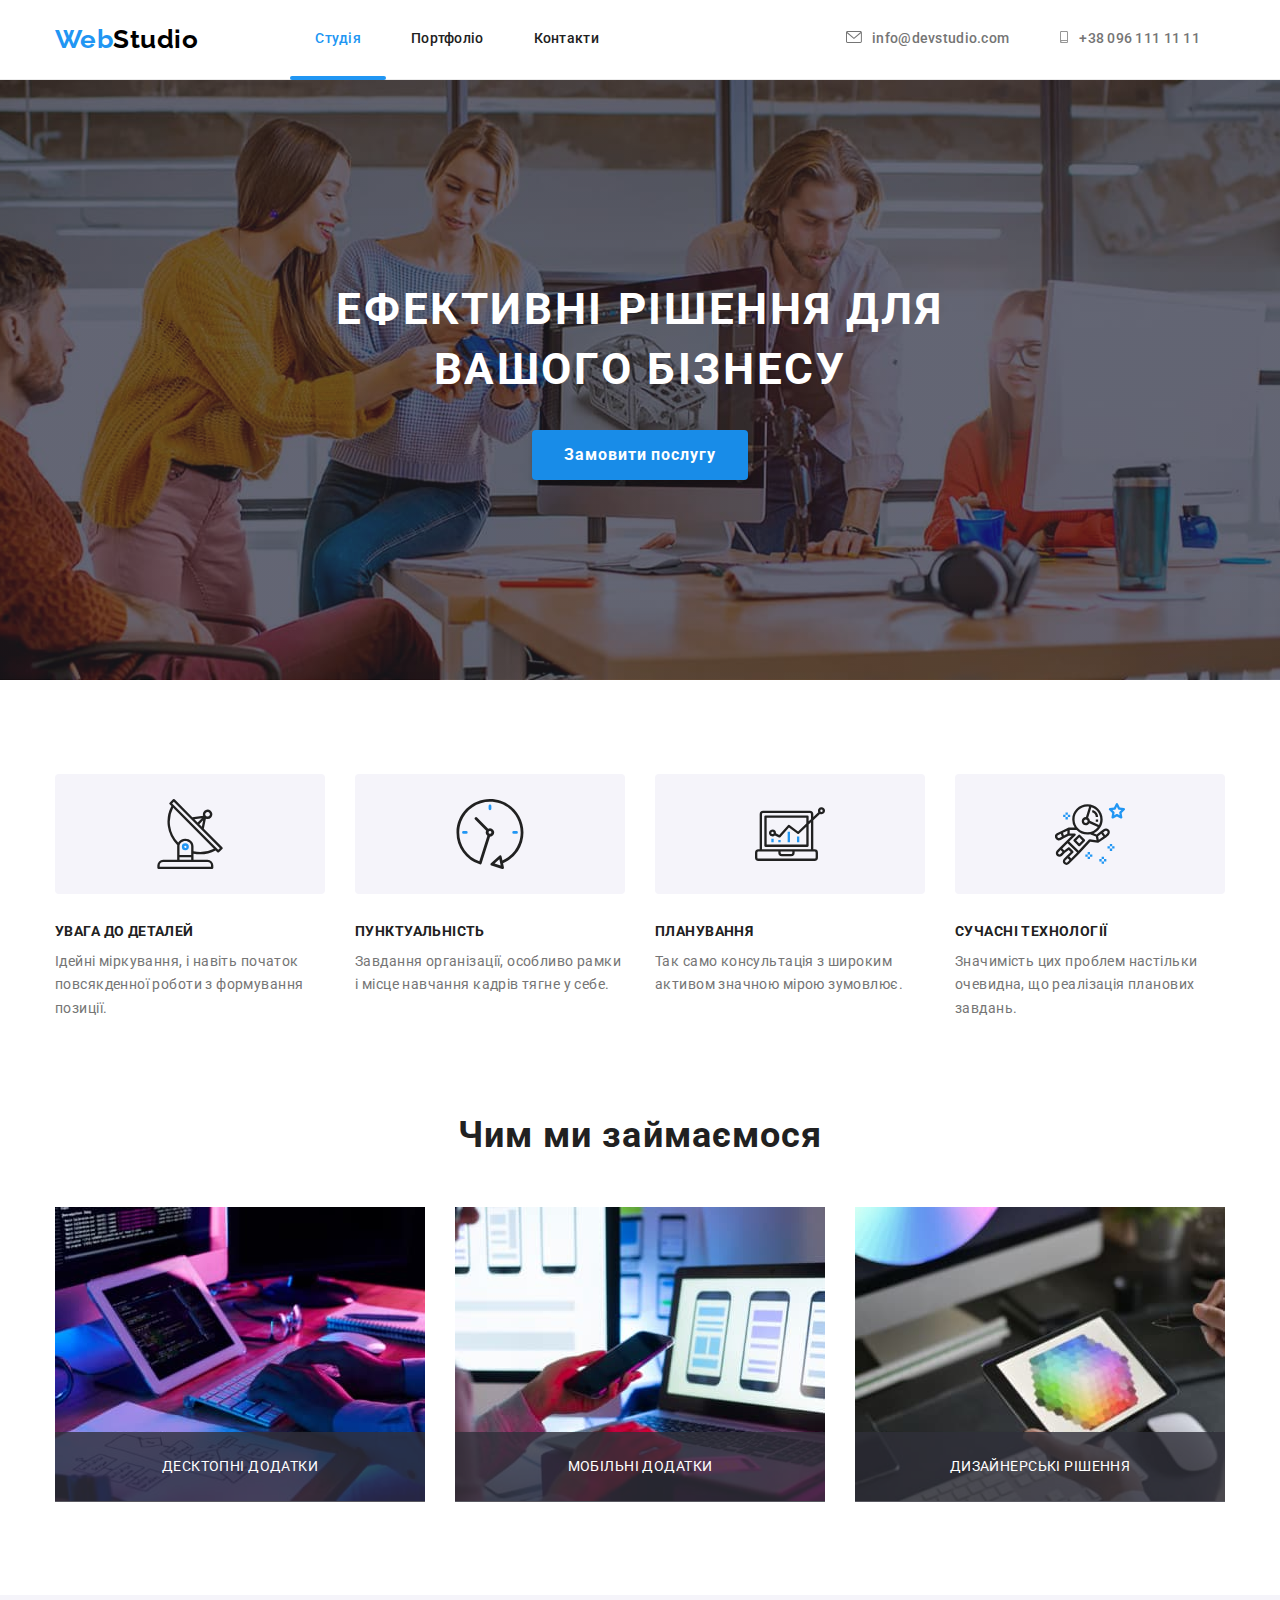
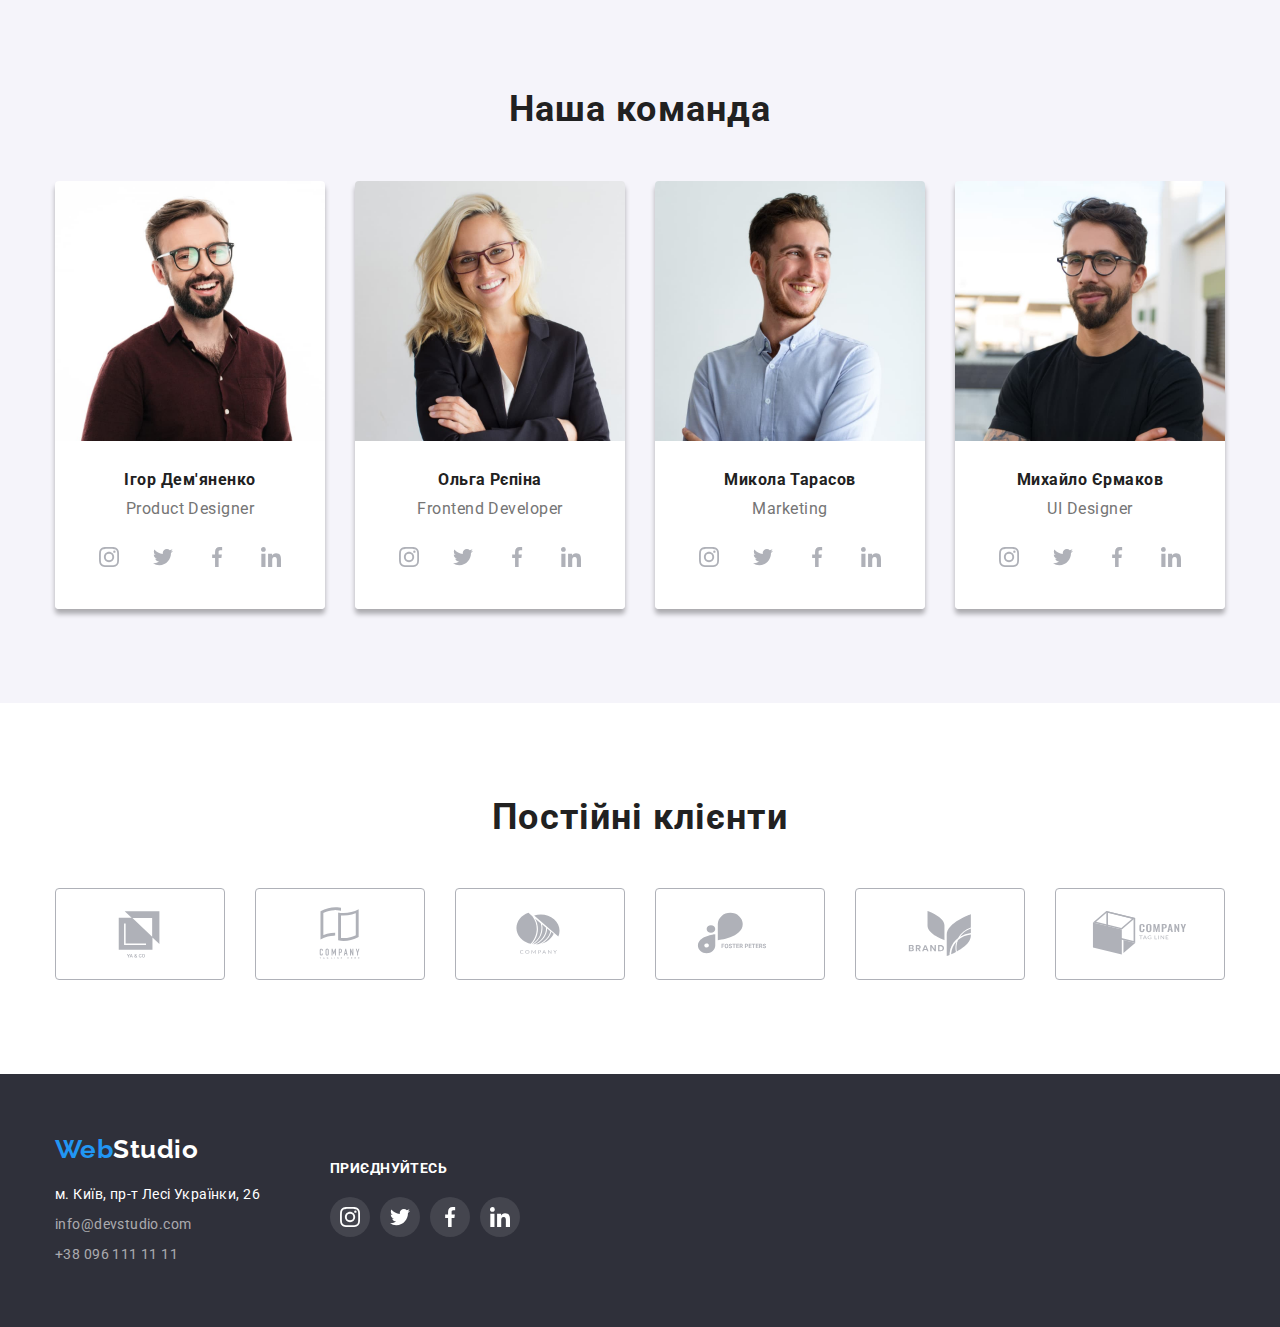
==== commit a6865596: "What we do section" ====
--- a/index.html
+++ b/index.html
@@ -168,12 +168,15 @@
 					<ul class="desc-box__list">
 						<li class="desc-box__list-item">
 							<img src="./images/box1.jpg" alt="programming" />
+							<p class="desc-box__subtext">Десктопні додатки</p>
 						</li>
 						<li class="desc-box__list-item">
 							<img src="./images/box2.jpg" alt="frontend" />
+							<p class="desc-box__subtext">Мобільні додатки</p>
 						</li>
 						<li class="desc-box__list-item">
 							<img src="./images/box3.jpg" alt="design" />
+							<p class="desc-box__subtext">Дизайнерські рішення</p>
 						</li>
 					</ul>
 				</div>
@@ -579,7 +582,7 @@
 							<li class="footer__socials-item">
 								<a
 									class="footer__socials-link"
-									href="./"
+									href="https://www.instagram.com/"
 									target="_blank"
 									rel="noreferrer noopener"
 								>
@@ -591,7 +594,7 @@
 							<li class="footer__socials-item">
 								<a
 									class="footer__socials-link"
-									href="./"
+									href="https://twitter.com/"
 									target="_blank"
 									rel="noreferrer noopener"
 								>
@@ -603,7 +606,7 @@
 							<li class="footer__socials-item">
 								<a
 									class="footer__socials-link"
-									href="./"
+									href="https://www.facebook.com/"
 									target="_blank"
 									rel="noreferrer noopener"
 								>
@@ -615,7 +618,7 @@
 							<li class="footer__socials-item">
 								<a
 									class="footer__socials-link"
-									href="./"
+									href="https://www.linkedin.com/"
 									target="_blank"
 									rel="noreferrer noopener"
 								>
--- a/css/styles.css
+++ b/css/styles.css
@@ -176,10 +176,25 @@
   cursor: pointer;
   transition: all 0.2s ease;
   color: var(--primarytext-color);
+  position: relative;
 }
 
 .site-nav__list-current {
   color: var(--logo-color);
+  position: relative;
+}
+
+.site-nav__list-current::after {
+  position: absolute;
+  bottom: -18px;
+  left: 0px;
+  right: auto;
+  content: "";
+  width: 100%;
+  height: 4px;
+  background-color: var(--logo-color);
+  border-radius: 2px;
+
 }
 
 .site-nav__list-link:hover,
@@ -286,6 +301,7 @@
   letter-spacing: 0.06em;
   color: var(--headerbackground-color);
   background-color: var(--primary-btncolor);
+  transition: all 0.3s ease;
   box-shadow: 0px 4px 4px rgba(0, 0, 0, 0.15);
   border-radius: 4px;
   border: none;
@@ -299,7 +315,7 @@
   background-color: var(--logo-color);
   cursor: pointer;
   outline: 1px solid var(--headerbackground-color);
-  transition: all 0.2s ease;
+  transition: all 0.3s ease;
   /* border-color: 1px solid var(--headerbackground-color); */
 }
 
@@ -373,8 +389,28 @@
   margin-right: 30px;
 }
 
-
-.desc-box__list-item {}
+.desc-box__list-item {
+  display: flex;
+  position: relative;
+}
+
+.desc-box__subtext {
+  display: flex;
+  font-family: 'Roboto';
+  font-size: 14px;
+  line-height: 1.14;
+  text-align: center;
+  width: 370px;
+  height: 70px;
+  letter-spacing: 0.03em;
+  text-transform: uppercase;
+  position: absolute;
+  top: 225px;
+  justify-content: center;
+  align-items: center;
+  color: var(--headerbackground-color);
+  background-color: rgba(47, 48, 58, 0.8);
+}
 
 /**
   |============================
@@ -449,10 +485,12 @@
 .socials__list-link:hover .socials__item-icon {
   fill: var(--headerbackground-color);
   background-color: var(--logo-color);
+  transition: all 0.3s ease;
 }
 
 .socials__list-link:hover {
   background-color: var(--logo-color);
+  transition: all 0.3s ease;
 }
 
 .userpic {
@@ -556,12 +594,14 @@
 .clients__list-link:hover,
 .clients__list-link:focus {
   border-color: var(--logo-color);
+  transition: all 0.3s ease;
 }
 
 
 .clients__list-link:hover .clients__item-icon,
 .clients__list-link:focus .clients__item-icon {
   fill: var(--logo-color);
+  transition: all 0.3s ease;
 }
 
 /**
@@ -691,11 +731,13 @@
 
 .footer__socials-icon {
   fill: var(--headerbackground-color);
+  transition: all 0.3s ease;
 }
 
 .footer__socials-link:hover,
 .footer__socials-link:focus {
   background-color: var(--logo-color);
+  transition: all 0.3s ease;
 }
 
 
@@ -751,7 +793,7 @@
   margin: auto;
   display: block;
   cursor: pointer;
-  transition: all 0.2s ease;
+  transition: all 0.3s ease;
   color: var(--primarytext-color);
   background-color: var(--thethirdbgcolor);
   border-radius: 4px;
@@ -801,6 +843,7 @@
 .gallery-list__item {
   border: 1px solid var(--portfoliobg-color);
   width: 370px;
+  box-shadow: 0px 1px 1px rgba(0, 0, 0, 0.12), 0px 4px 4px rgba(0, 0, 0, 0.06), 1px 4px 6px rgba(0, 0, 0, 0.16);
 
 }
 
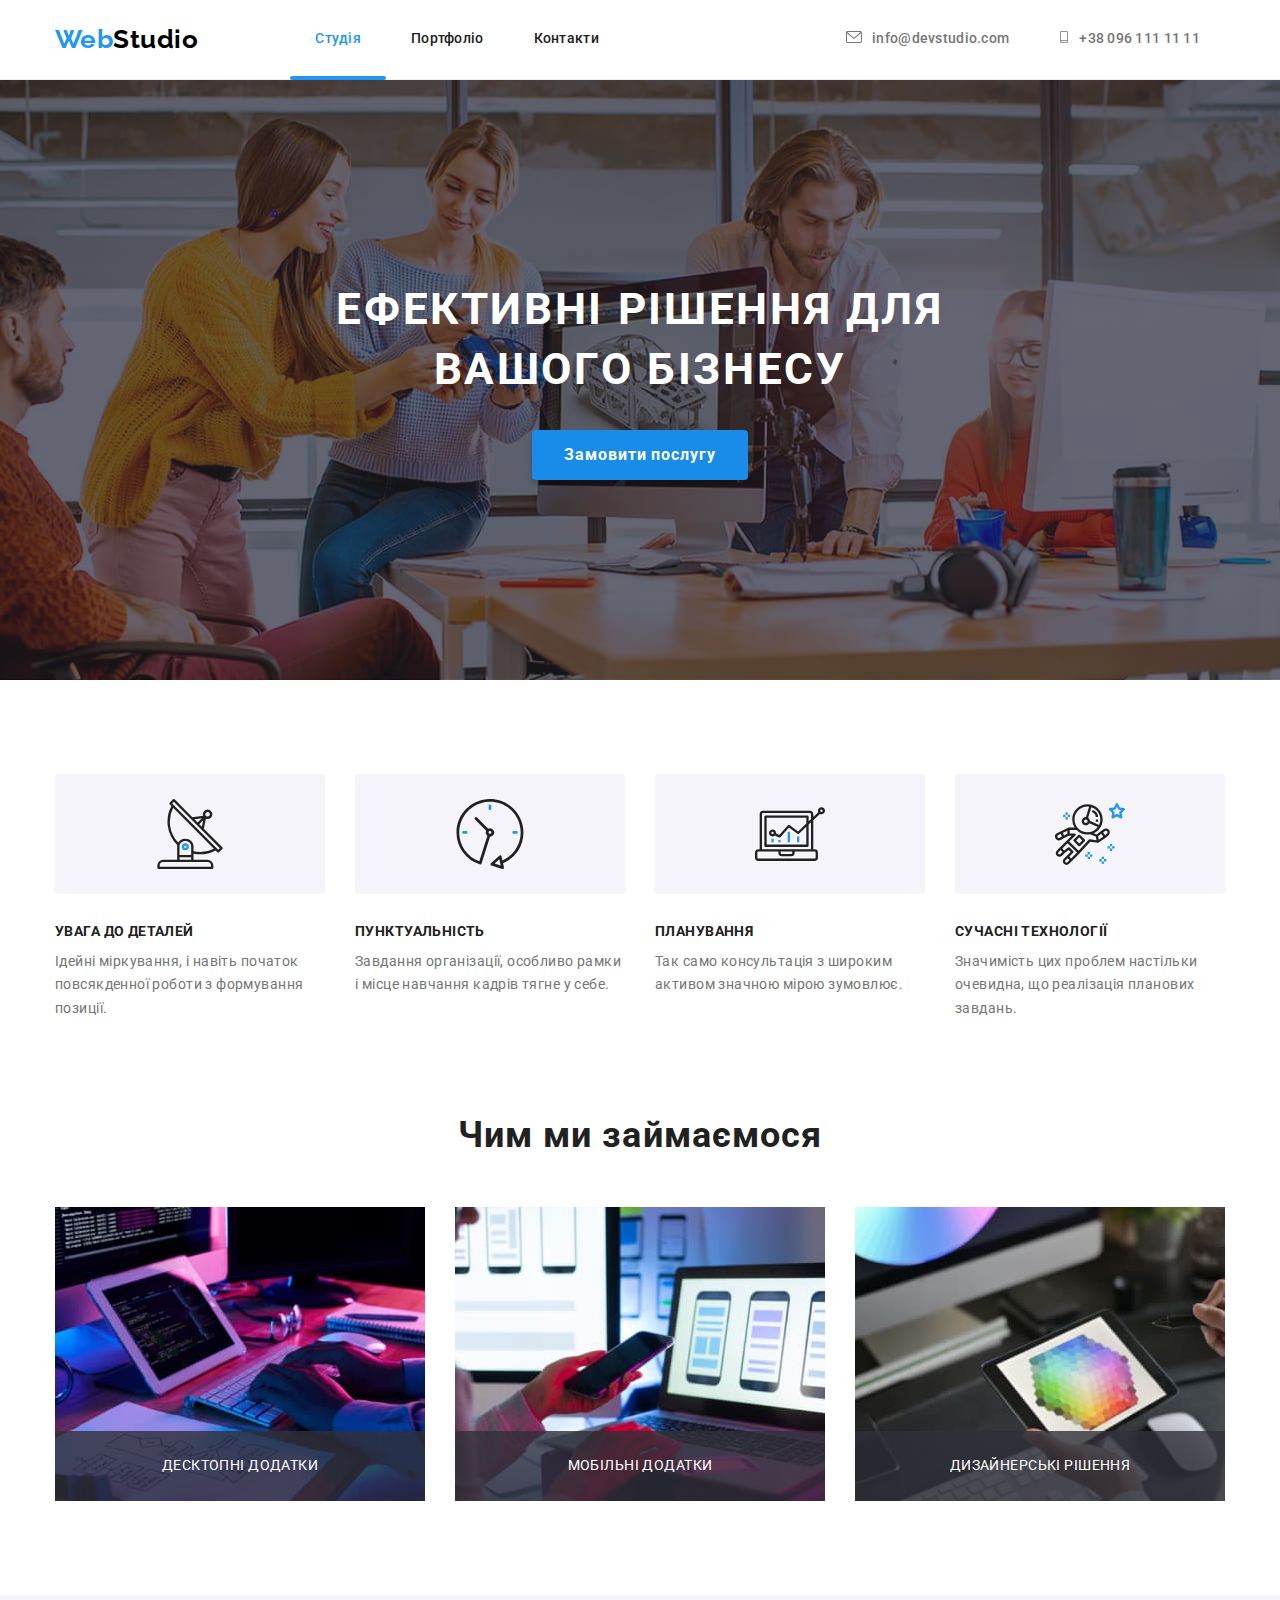
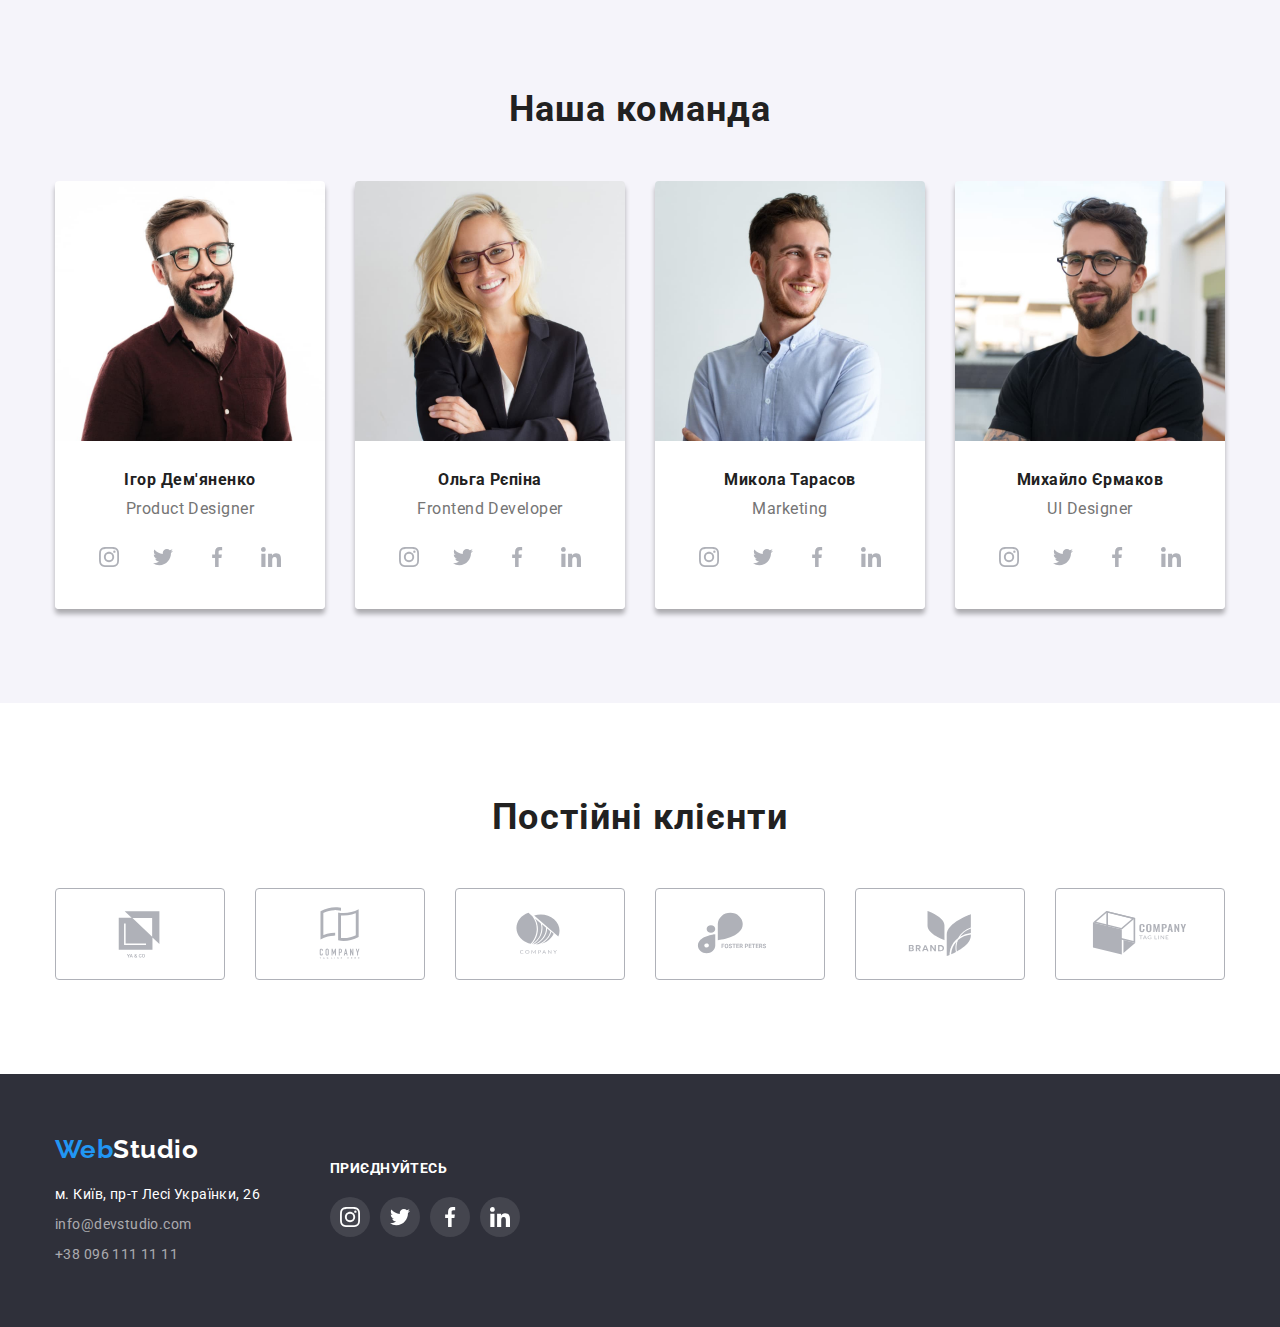
==== commit 0e8d98c0: "Modal window script" ====
--- a/index.html
+++ b/index.html
@@ -632,5 +632,6 @@
 				</div>
 			</div>
 		</footer>
+		<script src="./js/modal.js"></script>
 	</body>
 </html>
--- a/css/styles.css
+++ b/css/styles.css
@@ -405,7 +405,8 @@
   letter-spacing: 0.03em;
   text-transform: uppercase;
   position: absolute;
-  top: 225px;
+  /* top: 225px; */
+  bottom: 0px;
   justify-content: center;
   align-items: center;
   color: var(--headerbackground-color);
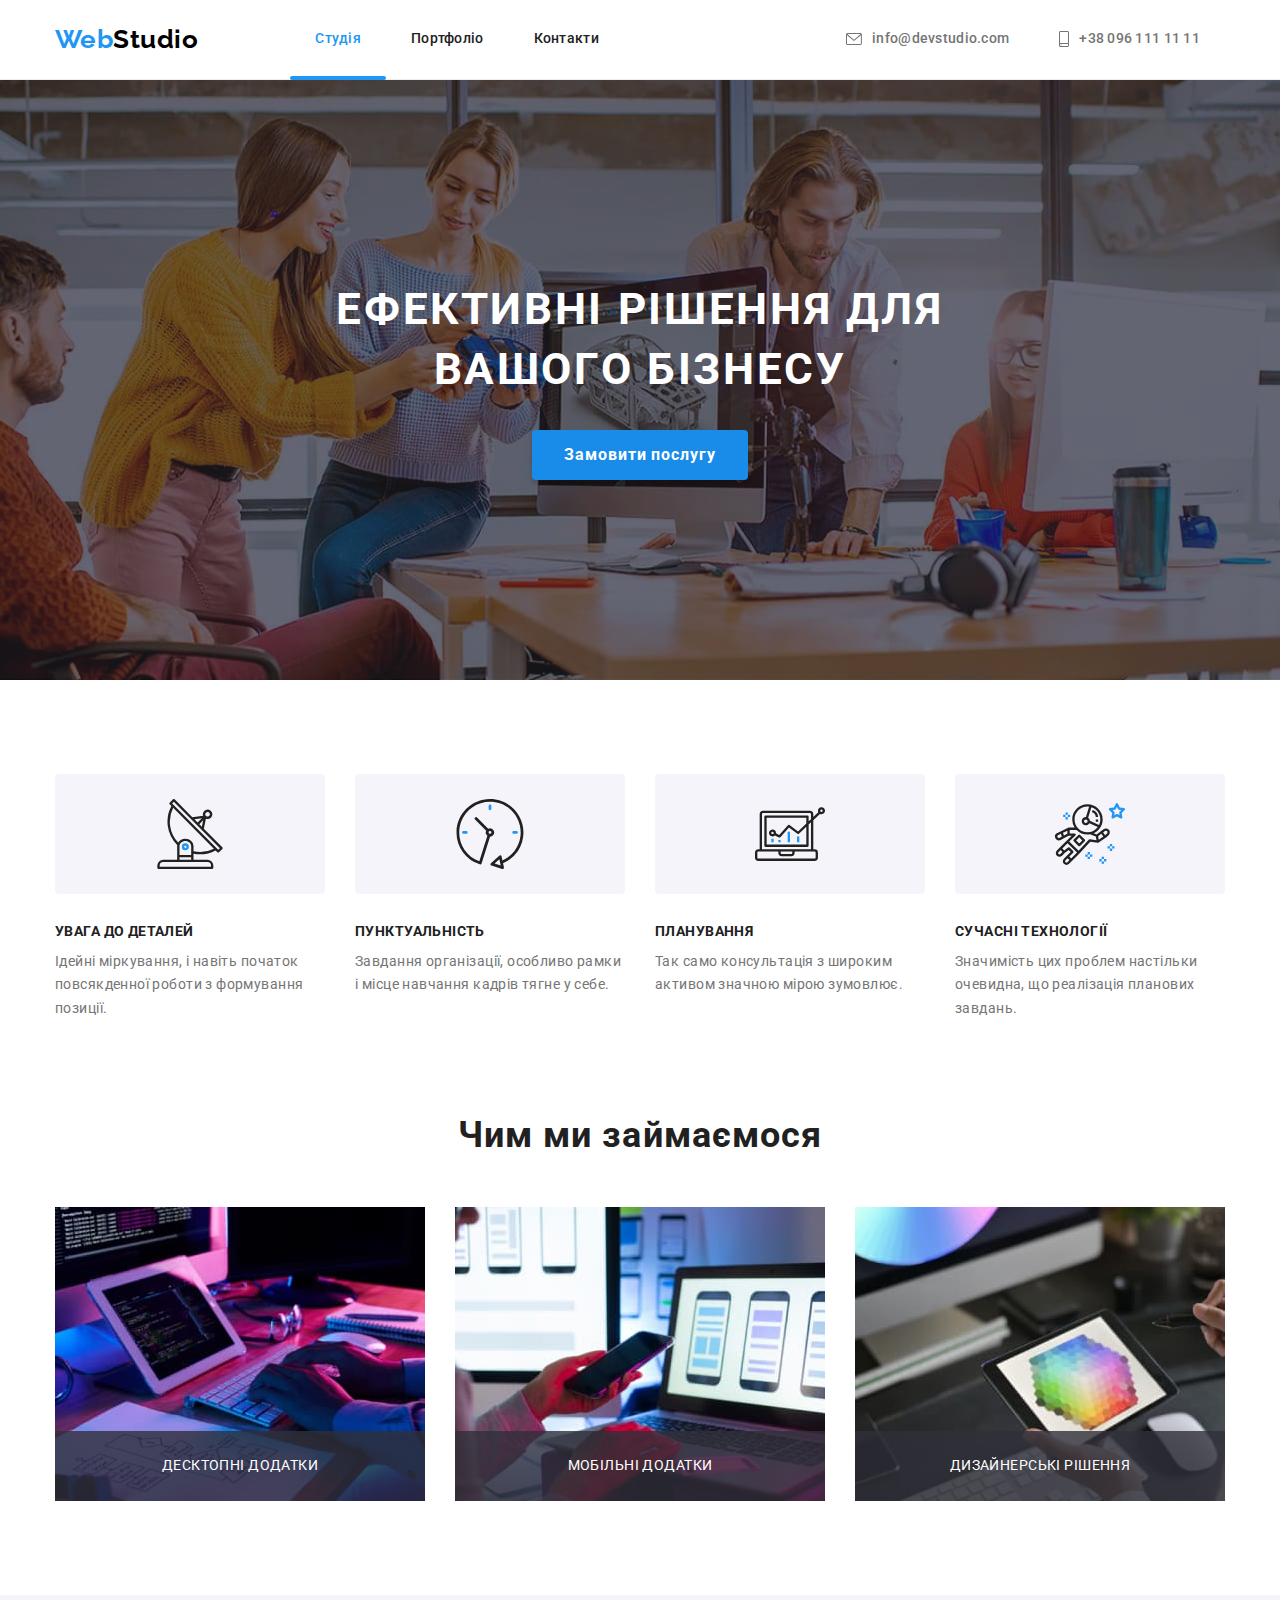
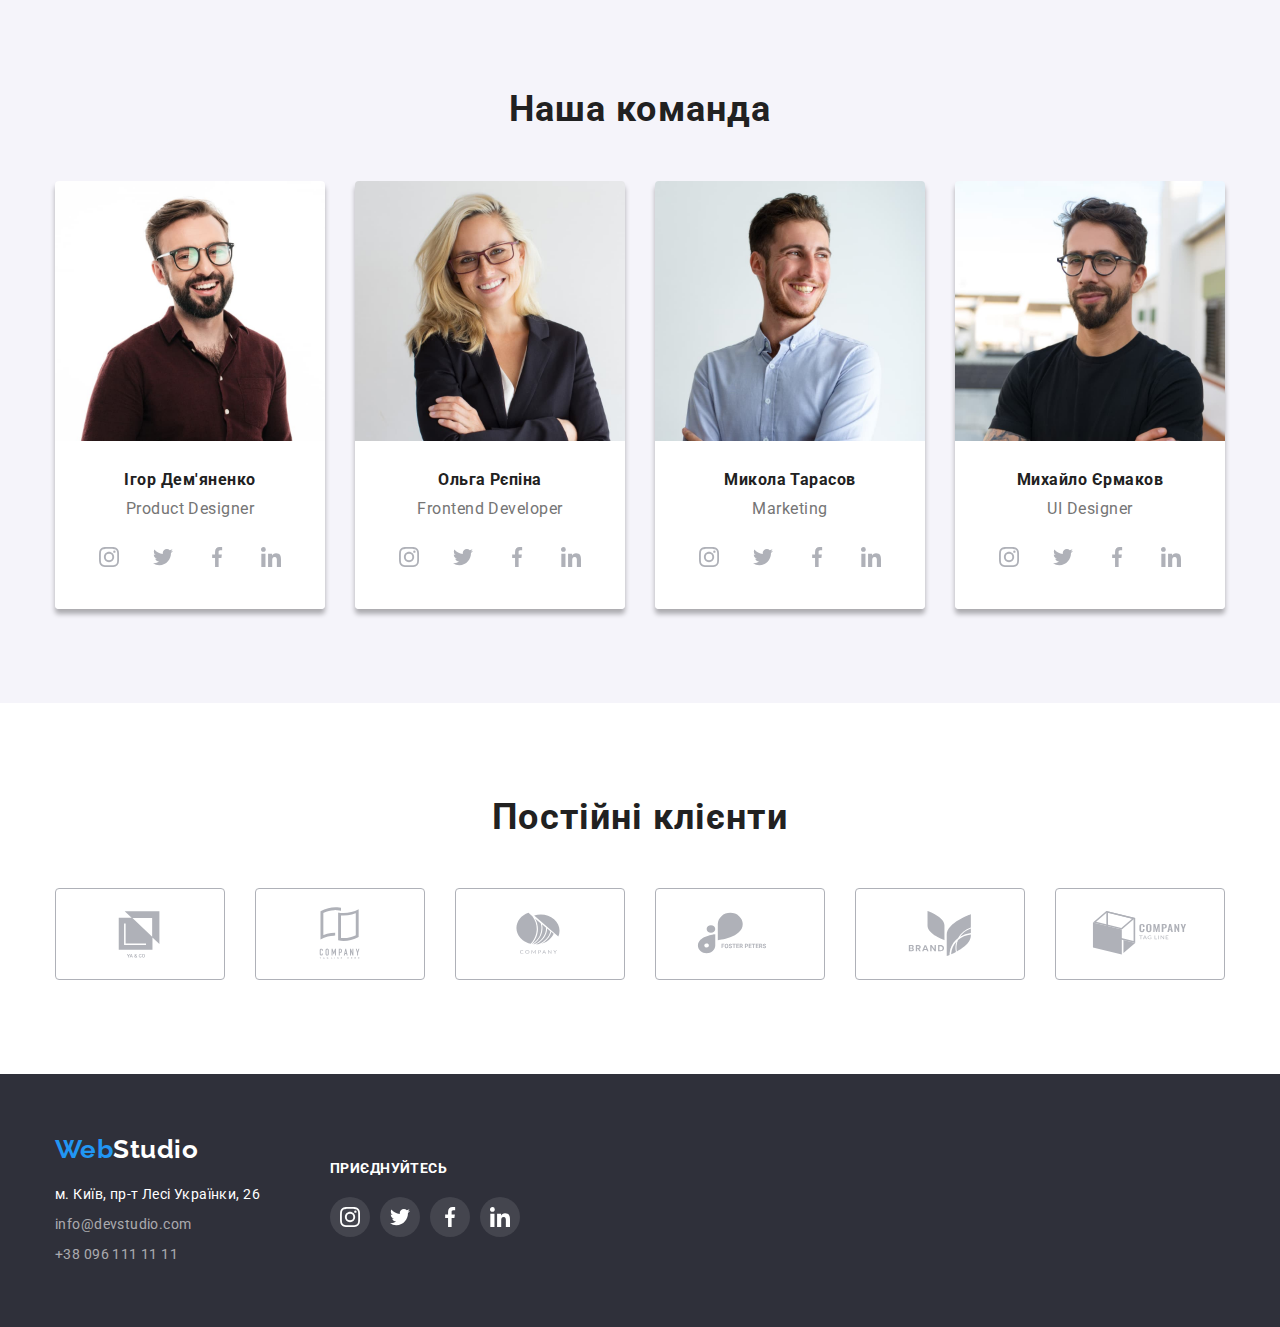
==== commit fb5b6c54: "Homework 4 correction" ====
--- a/index.html
+++ b/index.html
@@ -23,7 +23,7 @@
 	<body>
 		<header class="header">
 			<!--  Хедер "Лого" + Навигация по сайту + Контактные данные -->
-			<div class="container header__box">
+			<nav class="container header__box">
 				<div class="site-nav">
 					<a class="logo" href="./index.html"
 						>Web<span class="logo-primary">Studio</span></a
@@ -61,7 +61,7 @@
 					</li>
 					<li class="header-contacts__item">
 						<a class="header-contacts__item-link" href="tel:+380961111111"
-							><svg class='phone-icon' width='10' height='12'>
+							><svg class='phone-icon' width='10' height='16'>
 								<use href='./images/icons/icons.svg#icon-Phone'></use>
 								</svg>+38 096 111 11 11
 							 
@@ -70,7 +70,7 @@
 						
 					</li>
 				</ul>
-			</div>
+			</nav>
 		</header>
 		<main>
 			<!--  Секция Герой + кнопка "Заказать услугу" -->
@@ -86,21 +86,16 @@
 				</div>
 			</section>
 			<!--  Секция "Наши преимущества" -->
-			<section class="section">
+			<section class="section our__benefits">
 				<h2 class="visually-hidden">Наши преимущества</h2>
 				<div class="container features">
 					<ul class="features__list">
 						<li class="features__list-item">
-							<a
-								class="benefits__icon"
-								href="./"
-								target="_blank"
-								rel="noreferrer noopener"
-							>
+							<div class="benefits__icon">
 								<svg class="benefits__icon-svg" width="70" height="70">
 									<use href="./images/icons/icons.svg#icon-antenna-2"></use>
 								</svg>
-							</a>
+							</div>
 							<h3 class="feature__list-title">УВАГА ДО ДЕТАЛЕЙ</h3>
 							<p class="feature__list-text">
 								Ідейні міркування, і навіть початок повсякденної роботи з
@@ -108,16 +103,11 @@
 							</p>
 						</li>
 						<li class="features__list-item">
-							<a
-								class="benefits__icon"
-								href="./"
-								target="_blank"
-								rel="noreferrer noopener"
-							>
+							<div class="benefits__icon">
 								<svg class="benefits__icon-svg" width="70" height="70">
 									<use href="./images/icons/icons.svg#icon-clock-2"></use>
 								</svg>
-							</a>
+							</div>
 							<h3 class="feature__list-title">ПУНКТУАЛЬНІСТЬ</h3>
 							<p class="feature__list-text">
 								Завдання організації, особливо рамки і місце навчання кадрів
@@ -125,32 +115,22 @@
 							</p>
 						</li>
 						<li class="features__list-item">
-							<a
-								class="benefits__icon"
-								href="./"
-								target="_blank"
-								rel="noreferrer noopener"
-							>
+							<div class="benefits__icon">
 								<svg class="benefits__icon-svg" width="70" height="70">
 									<use href="./images/icons/icons.svg#icon-diagram-2"></use>
 								</svg>
-							</a>
+							</div>
 							<h3 class="feature__list-title">ПЛАНУВАННЯ</h3>
 							<p class="feature__list-text">
 								Так само консультація з широким активом значною мірою зумовлює.
 							</p>
 						</li>
 						<li class="features__list-item">
-							<a
-								class="benefits__icon"
-								href="./"
-								target="_blank"
-								rel="noreferrer noopener"
-							>
+							<div class="benefits__icon">
 								<svg class="benefits__icon-svg" width="70" height="70">
 									<use href="./images/icons/icons.svg#icon-astronaut-2"></use>
 								</svg>
-							</a>
+							</div>
 							<h3 class="feature__list-title">СУЧАСНІ ТЕХНОЛОГІЇ</h3>
 							<p class="feature__list-text">
 								Значимість цих проблем настільки очевидна, що реалізація
--- a/css/styles.css
+++ b/css/styles.css
@@ -205,6 +205,7 @@
 .header-contacts {
   list-style: none;
   display: flex;
+  align-items: center;
 }
 
 .header__box {
@@ -214,7 +215,8 @@
 }
 
 .header-contacts__item-link {
-  display: block;
+  display: flex;
+  align-items: center;
   padding: 15px 25px;
   font-family: 'Roboto';
   text-decoration: none;
@@ -254,13 +256,18 @@
 
 .hero.section {
   /* background-color: var(--footerbackground-color); */
-  margin-bottom: 94px;
   padding-bottom: 0;
-
-  background-image: linear-gradient(rgba(47, 48, 58, 0.4), rgba(47, 48, 58, 0.4)), url(../images/Hero\ photo\ 1.jpg);
+  margin-left: auto;
+  margin-right: auto;
+
+
+  background-image: linear-gradient(rgba(47, 48, 58, 0.4), rgba(47, 48, 58, 0.4)),
+    url(../images/Hero\ photo\ 1.jpg);
   background-repeat: no-repeat;
   background-position: center;
   background-size: cover;
+  max-width: 1600px;
+  max-height: 600px;
 }
 
 
@@ -325,6 +332,11 @@
   |============================
 */
 
+
+.our__benefits {
+  padding-top: 94px;
+}
+
 .features {}
 
 .features__list {
@@ -490,6 +502,18 @@
 }
 
 .socials__list-link:hover {
+  background-color: var(--logo-color);
+  transition: all 0.3s ease;
+}
+
+.socials__list-link:focus,
+.socials__link-link:hover {
+  background-color: var(--logo-color);
+  transition: all 0.3s ease;
+}
+
+.socials__list-link:focus .socials__item-icon {
+  fill: var(--headerbackground-color);
   background-color: var(--logo-color);
   transition: all 0.3s ease;
 }
@@ -830,23 +854,54 @@
   list-style: none;
   /* margin-top: 34px; */
   gap: 30px;
+
 }
 
 /* Hiding borders in IMG */
 
 .gallery-list__item-img {
   min-width: 370px;
-  position: relative;
   left: -1px;
   top: -1px;
 }
 
 .gallery-list__item {
+  position: relative;
   border: 1px solid var(--portfoliobg-color);
   width: 370px;
+
+}
+
+.gallery-list__item:hover {
   box-shadow: 0px 1px 1px rgba(0, 0, 0, 0.12), 0px 4px 4px rgba(0, 0, 0, 0.06), 1px 4px 6px rgba(0, 0, 0, 0.16);
-
-}
+}
+
+.gallery-list__hiddenxtext {
+  position: relative;
+  overflow: hidden;
+  width: 370px;
+  height: 294px;
+}
+
+/* .gallery-list__hiddensubtext {
+  position: absolute;
+  top: 0;
+  left: 0;
+  width: 370px;
+  height: 294px;
+
+  transform: translateY(100%);
+  transition: transform 250ms ease;
+
+  opacity: 0;
+} */
+
+.gallery-list__item:hover .gallery-list__hiddensubtext {
+  transform: translatex(0);
+  background-color: rgba(33, 150, 243, 0.9);
+  opacity: 1;
+}
+
 
 /* .gallery-list__item:not(:last-child) {} */
 
